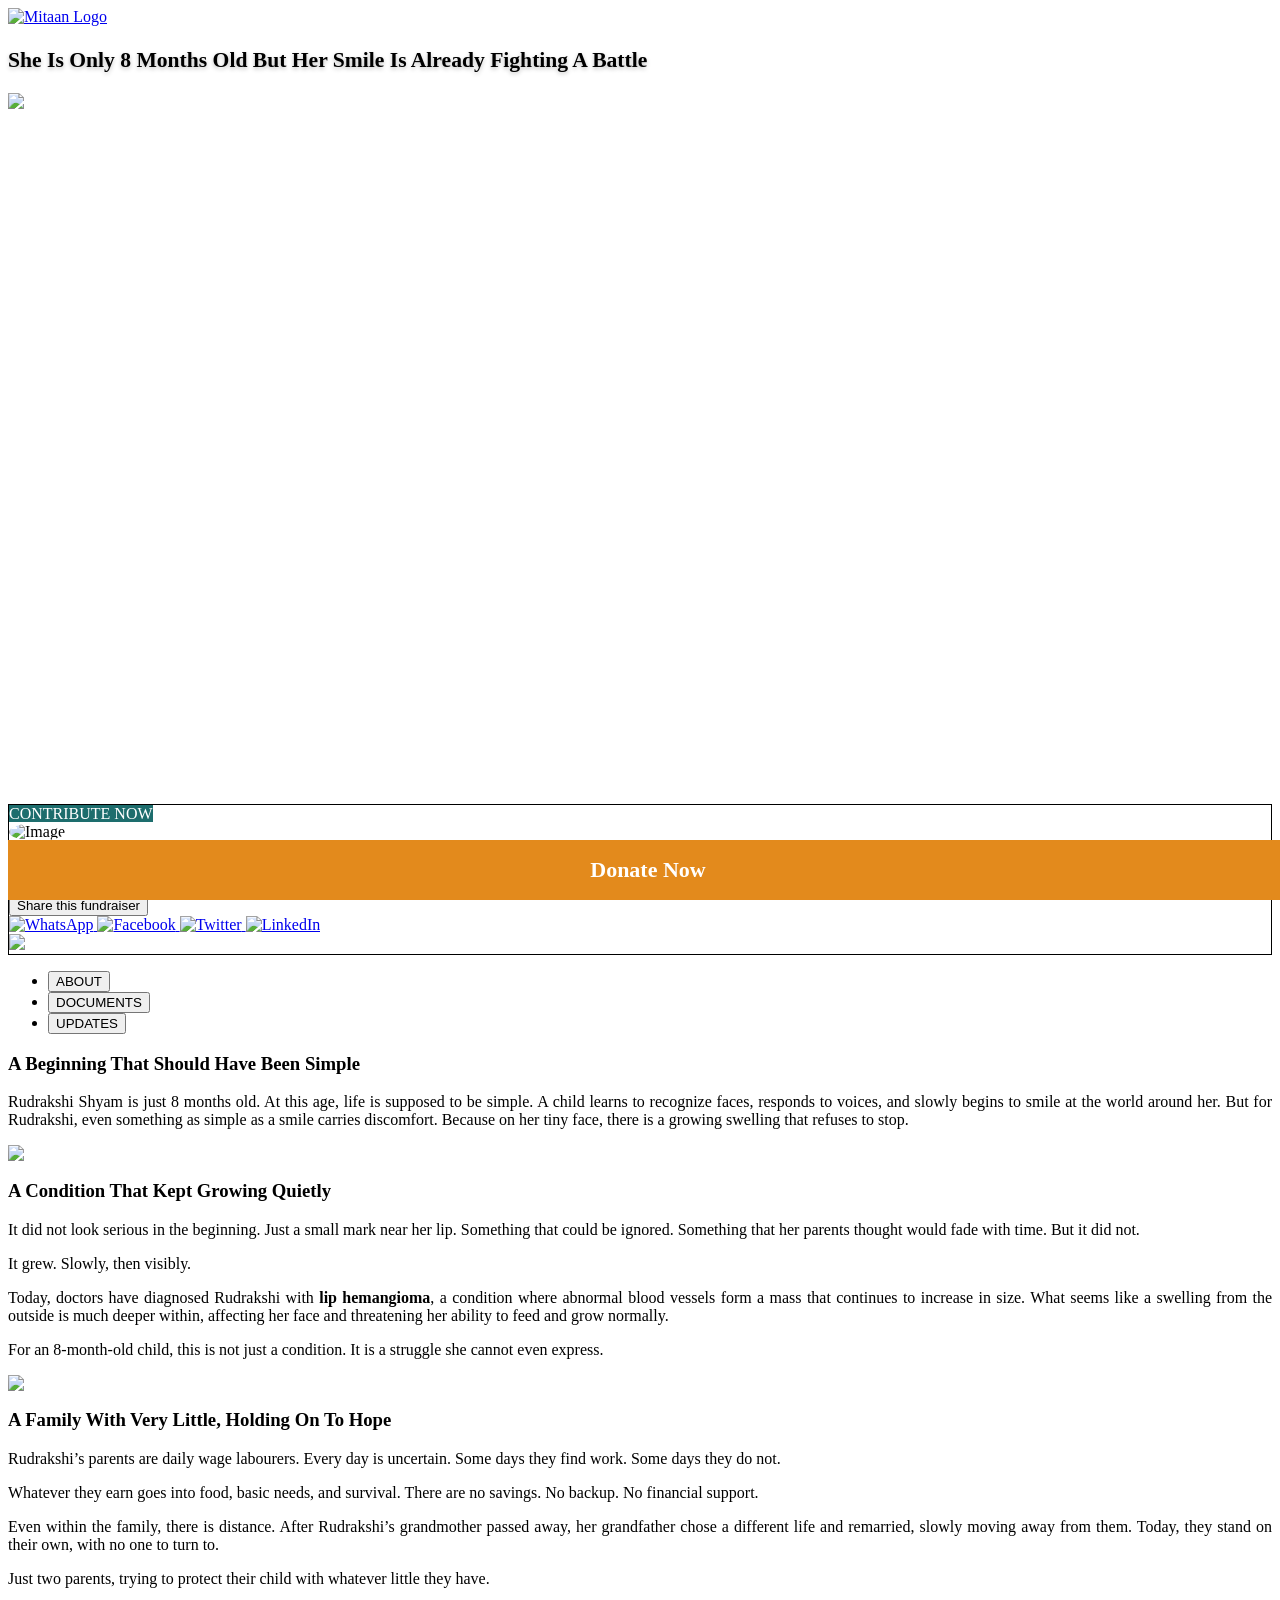
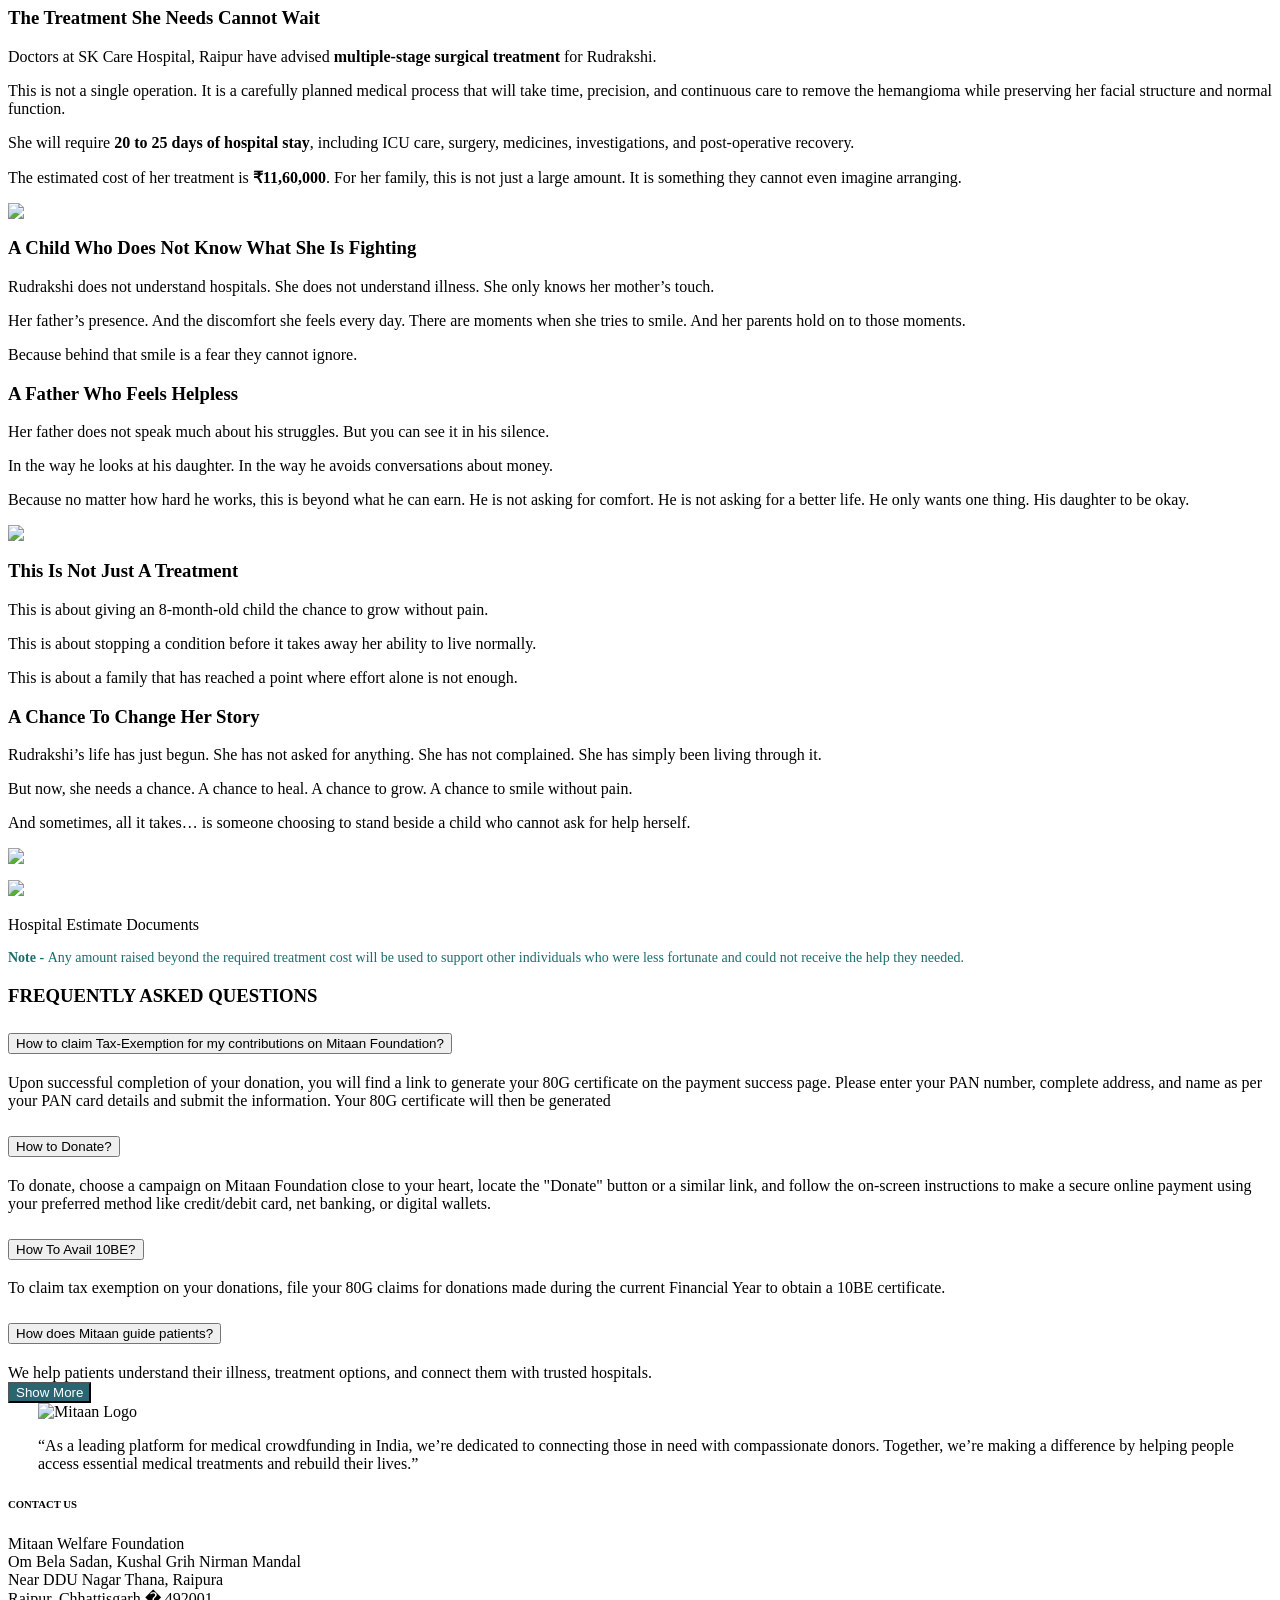
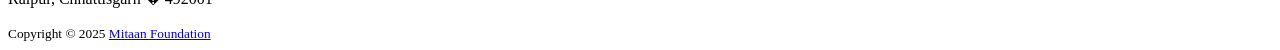
==== index.html @ e53641ed "Add files via upload" ====
<!DOCTYPE html>
<!-- saved from url=(0210)https://www.mitaan.org/donate-link/donate-rudrakshi?fbclid=IwVERDUARtZJVleHRuA2FlbQIxMABzcnRjBmFwcF9pZAwzNTA2ODU1MzE3MjgAAR7Uvw1sNlMbfRxT4y0MLKIgd65VPR0MNNdW7H2G9oPmUfW8CVXtsIfCvZ3OEQ_aem_DjWHU49zBBIzOq5bTFiiCw -->
<html lang="en"><head><meta http-equiv="Content-Type" content="text/html; charset=UTF-8">
 
  <meta content="width=device-width, initial-scale=1.0" name="viewport">
  <title>Rudrakshi Shyam - Mitaan Foundation</title>
<link rel="icon" href="https://mitaan.org/assets-web/img/logo/logos.ico" type="image/x-icon">

 <link rel="apple-touch-icon" sizes="180x180" href="https://mitaan.org/assets-web/img/logo/logos.ico">
  <link rel="icon" type="image/png" sizes="32x32" href="https://mitaan.org/assets-web/img/logo/logos.ico">

<!-- Google tag (gtag.js) -->
<script async="" src="./foundation_files/uwt.js.download"></script><script type="text/javascript" async="" src="./foundation_files/js"></script><script src="./foundation_files/1184749479661787" async=""></script><script async="" src="./foundation_files/fbevents.js.download"></script><script async="" src="./foundation_files/gtm.js.download"></script><script async="" src="./foundation_files/js(1)"></script>
<script>
  window.dataLayer = window.dataLayer || [];
  function gtag(){dataLayer.push(arguments);}
  gtag('js', new Date());

  gtag('config', 'AW-17482709114');
</script>

   <!-- Twitter Card -->
  <meta name="twitter:card" content="https://mitaan.org/assets-web/img/logo/logo.png">
   <meta name="twitter:title" content="She Is Only 8 Months Old But Her Smile Is Already Fighting A Battle">
<meta name="twitter:description" content="She Is Only 8 Months Old But Her Smile Is Already Fighting A Battle">
<meta name="twitter:image" content="https://mitaan.org/assets-web/img/logo/logo.png">
<meta name="twitter:site" content="@YourTwitterHandle">



  <!-- ✅ Bootstrap CSS CDN -->
  <link href="./foundation_files/bootstrap.min.css" rel="stylesheet">

  <!-- ✅ Custom CSS -->
  <link rel="stylesheet" href="./foundation_files/Style.css">
   
   <!--font awesome-->
  <link href="./foundation_files/all.min.css" rel="stylesheet">

   <!-- Meta Pixel Code -->
<script>

!function(f,b,e,v,n,t,s)
{if(f.fbq)return;n=f.fbq=function(){n.callMethod?
n.callMethod.apply(n,arguments):n.queue.push(arguments)};
if(!f._fbq)f._fbq=n;n.push=n;n.loaded=!0;n.version='2.0';
n.queue=[];t=b.createElement(e);t.async=!0;
t.src=v;s=b.getElementsByTagName(e)[0];
s.parentNode.insertBefore(t,s)}(window, document,'script',
'https://connect.facebook.net/en_US/fbevents.js');
fbq('init', '1184749479661787');
fbq('track', 'PageView');
</script><script type="text/javascript" async="" src="./foundation_files/f.txt"></script>


<noscript><img height="1" width="1" style="display:none"
src="https://www.facebook.com/tr?id=1184749479661787&ev=PageView&noscript=1"
/></noscript>
<!-- End Meta Pixel Code -->
 


<script type="text/javascript" async="" src="./foundation_files/f(1).txt"></script></head>

<body class="" style="">
<!-- Google Tag Manager (noscript) -->
<noscript><iframe src="https://www.googletagmanager.com/ns.html?id=GTM-WKH7K5LM"
height="0" width="0" style="display:none;visibility:hidden"></iframe></noscript>
<!-- End Google Tag Manager (noscript) -->

   <style>
     .donate-bar {
    position: fixed;
    bottom: 0;
    width: 100%;
    background-color: #E38A1C;
    padding: 3px 0;
    text-align: center;
    z-index: 9999;

  }

 .donate-text {
    display: block; /* Make it fill full width */
    width: 100%;
    height: 100%;
    color: #ffffff;
    font-size: 22px;
     padding: 14px 0;
    font-weight: bold;
    text-decoration: none;
    
    transition: background-color 0.3s ease;
  }
 

  @media (max-width: 600px) {
    .donate-text {
      font-size: 26 px;
  
    }
  }
  .card-title {
    color: #E3A36D;
  }
  .modal-body .card {
    border-radius: 10px;
  }

.responsive-img {
    width: 100%;
    height: auto;
    max-width: 600px; /* Optional: limit size on large desktops */
    display: block;
    margin: 0 auto; /* center the image */
}

.custom-description img {
    max-width: 100%;
    height: auto;
    display: block;
    margin: 1rem auto;
}
.custom-description p {
    text-align: justify;
}  


/* Responsive adjustments for small screens */
@media (max-width: 576px) {
  .nav-tabs .nav-link {
    padding: 8px 10px;
    font-size: 14px;
  }
}

.video-wrapper {
  position: relative;
  width: 100%;
  padding-bottom: 56.25%; /* 16:9 Aspect Ratio */
  height: 0;
  overflow: hidden;
}

.video-wrapper iframe {
  position: absolute;
  top: 0;
  left: 0;
  width: 100%;
  height: 100%;
}

</style>

 
 


  <!-- Transparent Navbar -->
  <nav class="navbar navbar-expand-md main-navbar px-4 py-2">
    <div class="container">
      <a class="navbar-brand" href="https://razorpay.me/@krishnacare">
        <img src="./foundation_files/logo.png" alt="Mitaan Logo" height="70">
      </a>
     
      <div class="collapse navbar-collapse justify-content-end" id="mainNavbar">
       
      </div>
    </div>
  </nav>


<!-- About Patience -->

<section class="container">
      <!-- Heading -->
      <div class="text-center  ">
      <h2 class="fw-bold">
        <span style="color: black; font-size: 0.9em;text-shadow: 0px 2px 4px rgba(0, 0, 0, 0.25);">
          She Is Only 8 Months Old But Her Smile Is Already Fighting A Battle
        </span>
      </h2>
      </div>
 
     <!-- Row: Carousel + Donation Box -->
    <!-- Row: Carousel + Donation Box -->
<div class="row justify-content-center align-items-start">
  
    <!-- Carousel Column -->
    <!-- Carousel Column -->
<div class="col-md-7 mb-4">
  <div class="card shadow rounded">
    <div id="mediaCarousel" class="carousel slide" data-bs-ride="carousel">
      <div class="carousel-inner">
        <div class="carousel-item active">
          <!-- YouTube video embed -->
         
<div class="video-wrapper">
 <img src="./foundation_files/r2.jpg" class="img2">
</div>        </div>
   
       
      </div>
     
    </div>

    <!-- Thumbnails -->
   
  </div>
</div>
    <!-- Donation Box Column -->
    <div class="col-md-5">
      <div class="card p-3 shadow rounded" style="border: 1px solid black;">
        <a href="https://razorpay.me/@krishnacare" class="btn fw-bold w-100 mb-3" style="background-color: #1d6d6d; color: white; text-decoration: none;">
          CONTRIBUTE NOW
        </a>
         <div class="d-flex align-items-center mb-3">
       
    <img class="profile-img" src="./foundation_files/69c811fab787d_r1.jpg" style="width:55px; height:55px; object-fit:cover; border-radius:50%; margin-right:10px;" alt="Image">
        <div>
          <strong>Donate to:</strong><br> Rudrakshi Shyam
        </div>
       <img src="./foundation_files/VERIFIED.png" alt="Verified" style="width:80px; height: 80px;; margin-left:auto;">
      </div>
         
      

<!-- ? Script to Switch Between Recent & Top Donors -->
<script>
function showDonorSection(type) {
  // Correctly target the donor list containers by their IDs
  const recentList = document.getElementById('recentDonorList');
  const topList = document.getElementById('topDonorList');
  
  if (type === 'recent') {
    recentList.style.display = 'flex'; // Use 'flex' since they are using 'row' (d-flex is common for rows)
    topList.style.display = 'none';
  } else if (type === 'top') {
    recentList.style.display = 'none';
    topList.style.display = 'flex'; // Use 'flex'
  }
}

// Ensure the functions attached to the buttons work
document.addEventListener('DOMContentLoaded', function() {
  const recentBtn = document.querySelector('[data-bs-target="#supportModal"][onclick="showDonorSection(\'recent\')"]');
  const topBtn = document.querySelector('[data-bs-target="#supportModal"][onclick="showDonorSection(\'top\')"]');

  if (recentBtn) {
      recentBtn.addEventListener('click', () => showDonorSection('recent'));
  }
  if (topBtn) {
      topBtn.addEventListener('click', () => showDonorSection('top'));
  }
  
  // Optional: Ensure recent donors are shown by default when the modal opens
  var supportModal = document.getElementById('supportModal')
  supportModal.addEventListener('show.bs.modal', function (event) {
    showDonorSection('recent');
  });
});

</script>

   
        <div class="share-wrapper position-relative">
          <button class="btn btn-outline-secondary w-100 mt-2" onclick="toggleShareOptions()">
            Share this fundraiser
          </button>
          <div id="shareOptions" class="share-options d-none">
            <a href="https://wa.me/?text=Support%20Rudrakshi+Shyam%20Donate%20Now%20via%20this%20link:%20https%3A%2F%2Fwww.mitaan.org%2Fdonate-link%2Fdonate-rudrakshi" target="_blank" title="WhatsApp">
              <img src="./foundation_files/whatsapp.svg" alt="WhatsApp">
            </a>
            <a href="https://www.facebook.com/sharer/sharer.php?u=https%3A%2F%2Fwww.mitaan.org%2Fdonate-link%2Fdonate-rudrakshi" target="_blank" title="Facebook">
              <img src="./foundation_files/facebook.svg" alt="Facebook">
            </a>
            <a href="https://twitter.com/intent/tweet?url=https%3A%2F%2Fwww.mitaan.org%2Fdonate-link%2Fdonate-rudrakshi" target="_blank" title="Twitter">
              <img src="./foundation_files/twitter.svg" alt="Twitter">
            </a>
           <a href="https://www.linkedin.com/sharing/share-offsite/?url=https%3A%2F%2Fwww.mitaan.org%2Fdonate-link%2Fdonate-rudrakshi" target="_blank" title="Share on LinkedIn">
              <img src="./foundation_files/linkedin.svg" alt="LinkedIn" width="24" height="24">
              </a>
           
            
          </div>
        </div>

      <img src="./foundation_files/QrCode.jpeg" width="60%" class="img3 mt-3" style="object-fit: cover;">
      </div>
    </div>

</div>

<!-- Tabs Section -->
<!-- Tabs Navigation -->
<ul class="nav nav-tabs custom-tab justify-content-center my-4" id="myTab" role="tablist">
  <li class="nav-item" role="presentation">
    <button class="nav-link" id="about-tab" data-bs-toggle="tab" data-bs-target="#about" type="button" role="tab" aria-selected="false" tabindex="-1">ABOUT</button>
  </li>
  <li class="nav-item" role="presentation">
    <button class="nav-link" id="documents-tab" data-bs-toggle="tab" data-bs-target="#documents" type="button" role="tab" aria-selected="false" tabindex="-1">DOCUMENTS</button>
  </li>
  <li class="nav-item" role="presentation">
    <button class="nav-link active" id="updates-tab" data-bs-toggle="tab" data-bs-target="#updates" type="button" role="tab" aria-selected="true">UPDATES</button>
  </li>
</ul>

<!-- Tabs Content -->
<div class="tab-content" id="myTabContent">
  <!-- ABOUT Section -->
  <div class="tab-pane fade custom-description" id="about" role="tabpanel" aria-labelledby="about-tab">
    <div class="p-1">
     <h3><strong>A Beginning That Should Have Been Simple</strong></h3>

<p>Rudrakshi Shyam is just 8 months old. At this age, life is supposed to be simple. A child learns to recognize faces, responds to voices, and slowly begins to smile at the world around her. But for Rudrakshi, even something as simple as a smile carries discomfort. Because on her tiny face, there is a growing swelling that refuses to stop.</p>

<p><img src="./foundation_files/r1.jpg" class="img2"></p>

<h3><strong>A Condition That Kept Growing Quietly</strong></h3>

<p>It did not look serious in the beginning. Just a small mark near her lip. Something that could be ignored. Something that her parents thought would fade with time. But it did not.</p>

<p>It grew. Slowly, then visibly.</p>

<p>Today, doctors have diagnosed Rudrakshi with <strong>lip hemangioma</strong>, a condition where abnormal blood vessels form a mass that continues to increase in size. What seems like a swelling from the outside is much deeper within, affecting her face and threatening her ability to feed and grow normally.</p>

<p>For an 8-month-old child, this is not just a condition. It is a struggle she cannot even express.</p>

<p><img src="./foundation_files/r4.jpg" class="img2"></p>

<h3><strong>A Family With Very Little, Holding On To Hope</strong></h3>

<p>Rudrakshi’s parents are daily wage labourers. Every day is uncertain. Some days they find work. Some days they do not.</p>

<p>Whatever they earn goes into food, basic needs, and survival. There are no savings. No backup. No financial support.</p>

<p>Even within the family, there is distance. After Rudrakshi’s grandmother passed away, her grandfather chose a different life and remarried, slowly moving away from them. Today, they stand on their own, with no one to turn to.</p>

<p>Just two parents, trying to protect their child with whatever little they have.</p>

<h3><strong>The Treatment She Needs Cannot Wait</strong></h3>

<p>Doctors at SK Care Hospital, Raipur have advised <strong>multiple-stage surgical treatment</strong> for Rudrakshi.</p>

<p>This is not a single operation. It is a carefully planned medical process that will take time, precision, and continuous care to remove the hemangioma while preserving her facial structure and normal function.</p>

<p>She will require <strong>20 to 25 days of hospital stay</strong>, including ICU care, surgery, medicines, investigations, and post-operative recovery.</p>

<p>The estimated cost of her treatment is <strong>₹11,60,000</strong>. For her family, this is not just a large amount. It is something they cannot even imagine arranging.</p>

<p><img src="./foundation_files/r2.jpg" class="img2"></p>

<h3><strong>A Child Who Does Not Know What She Is Fighting</strong></h3>

<p>Rudrakshi does not understand hospitals. She does not understand illness. She only knows her mother’s touch.</p>

<p>Her father’s presence. And the discomfort she feels every day. There are moments when she tries to smile. And her parents hold on to those moments.</p>

<p>Because behind that smile is a fear they cannot ignore.</p>

<h3><strong>A Father Who Feels Helpless</strong></h3>

<p>Her father does not speak much about his struggles. But you can see it in his silence.</p>

<p>In the way he looks at his daughter. In the way he avoids conversations about money.</p>

<p>Because no matter how hard he works, this is beyond what he can earn. He is not asking for comfort. He is not asking for a better life. He only wants one thing. His daughter to be okay.</p>

<p><img src="./foundation_files/r3.jpg" class="img2"></p>

<h3><strong>This Is Not Just A Treatment</strong></h3>

<p>This is about giving an 8-month-old child the chance to grow without pain.</p>

<p>This is about stopping a condition before it takes away her ability to live normally.</p>

<p>This is about a family that has reached a point where effort alone is not enough.</p>

<h3><strong>A Chance To Change Her Story</strong></h3>

<p>Rudrakshi’s life has just begun. She has not asked for anything. She has not complained. She has simply been living through it.</p>

<p>But now, she needs a chance. A chance to heal. A chance to grow. A chance to smile without pain.</p>

<p>And sometimes, all it takes… is someone choosing to stand beside a child who cannot ask for help herself.</p>

<p><img src="./foundation_files/rhdoc.jpeg" class="img2"></p>
    </div>
   
  </div>

  <!-- DOCUMENTS Section -->
  <div class="tab-pane fade" id="documents" role="tabpanel" aria-labelledby="documents-tab">
  <div class="p-3 text-center">
    
                  <img src="./foundation_files/69c811fab77f5_rhdoc.jpeg" width="100%" class="img3 mb-3" style="object-fit: cover;">
          
    <p class="mt-2 text-muted">Hospital Estimate Documents</p>
  </div>
</div>
  <!-- UPDATES Section -->
  <div class="tab-pane fade active show" id="updates" role="tabpanel" aria-labelledby="updates-tab">
  
  </div>
</div>
<p class="mb-3 ms-lg-5" style="font-size:14px; color:#1d6d6d; margin-bottom:0px; "> <b>Note - </b>   Any amount raised beyond the required treatment cost will be used to support other individuals who were less fortunate and could not receive the help they needed.</p>



<!--FAQ Section-->
<div class="container">
  <h3 class="text-center mb-4 fw-bold">FREQUENTLY ASKED QUESTIONS</h3>

  <div class="accordion" id="faqAccordion">

    <!-- First 4 visible FAQs -->
    <div class="accordion-item">
      <h2 class="accordion-header">
        <button class="accordion-button collapsed" type="button" data-bs-toggle="collapse" data-bs-target="#faq9">
          How to claim Tax-Exemption for my contributions on Mitaan Foundation?
        </button>
      </h2>
      <div id="faq9" class="accordion-collapse collapse">
        <div class="accordion-body">
          Upon successful completion of your donation, you will find a link to generate your 80G certificate on the payment success page. Please enter your PAN number, complete address, and name as per your PAN card details and submit the information. Your 80G certificate will then be generated        </div>
      </div>
    </div>

    <div class="accordion-item">
      <h2 class="accordion-header">
        <button class="accordion-button collapsed" type="button" data-bs-toggle="collapse" data-bs-target="#faq11">
          How to Donate?
        </button>
      </h2>
      <div id="faq11" class="accordion-collapse collapse">
        <div class="accordion-body">
         To donate, choose a campaign on Mitaan Foundation close to your heart, locate the "Donate" button or a similar link, and follow the on-screen instructions to make a secure online payment using your preferred method like credit/debit card, net banking, or digital wallets.        </div>
      </div>
    </div>

    <div class="accordion-item">
      <h2 class="accordion-header">
        <button class="accordion-button collapsed" type="button" data-bs-toggle="collapse" data-bs-target="#faq12">
          How To Avail 10BE?
        </button>
      </h2>
      <div id="faq12" class="accordion-collapse collapse">
        <div class="accordion-body">
          To claim tax exemption on your donations, file your 80G claims for donations made during the current Financial Year to obtain a 10BE certificate.        </div>
      </div>
    </div>

    <div class="accordion-item">
      <h2 class="accordion-header">
        <button class="accordion-button collapsed" type="button" data-bs-toggle="collapse" data-bs-target="#faq6">
          How does Mitaan guide patients?
        </button>
      </h2>
      <div id="faq6" class="accordion-collapse collapse">
        <div class="accordion-body">
         We help patients understand their illness, treatment options, and connect them with trusted hospitals.        </div>
      </div>
    </div>

    <!-- Hidden FAQs (wrapped in div) -->
    <div id="moreFaqs" style="display: none;">
      
            <div class="accordion-item">
        <h2 class="accordion-header">
          <button class="accordion-button collapsed" type="button" data-bs-toggle="collapse" data-bs-target="#faq3">
            Do you assist before treatment begins?
          </button>
        </h2>
        <div id="faq3" class="accordion-collapse collapse">
          <div class="accordion-body">
            Yes, we support diagnostic tests, appointments, travel, and even accommodation in urgent cases.
          </div>
        </div>
      </div>
            <div class="accordion-item">
        <h2 class="accordion-header">
          <button class="accordion-button collapsed" type="button" data-bs-toggle="collapse" data-bs-target="#faq13">
            What kind of support is given during hospital treatment?
          </button>
        </h2>
        <div id="faq13" class="accordion-collapse collapse">
          <div class="accordion-body">
            Our team coordinates with hospitals for smooth admission, documentation, and ensures ethical care.
          </div>
        </div>
      </div>
            <div class="accordion-item">
        <h2 class="accordion-header">
          <button class="accordion-button collapsed" type="button" data-bs-toggle="collapse" data-bs-target="#faq4">
            Is there any help after treatment?
          </button>
        </h2>
        <div id="faq4" class="accordion-collapse collapse">
          <div class="accordion-body">
            We track recovery, assist with medicines, and follow-up appointments.
          </div>
        </div>
      </div>
            <div class="accordion-item">
        <h2 class="accordion-header">
          <button class="accordion-button collapsed" type="button" data-bs-toggle="collapse" data-bs-target="#faq1">
            Do you conduct health awareness activities?
          </button>
        </h2>
        <div id="faq1" class="accordion-collapse collapse">
          <div class="accordion-body">
            Yes, we run free medical camps and educate rural communities on hygiene and disease prevention.
          </div>
        </div>
      </div>
            <div class="accordion-item">
        <h2 class="accordion-header">
          <button class="accordion-button collapsed" type="button" data-bs-toggle="collapse" data-bs-target="#faq2">
            How do you ensure patient cases are genuine?
          </button>
        </h2>
        <div id="faq2" class="accordion-collapse collapse">
          <div class="accordion-body">
            Every case is thoroughly verified by our field team. Physically verified campaigns carry a �Mitaan Verified� badge on the top-right corner of the campaign to ensure transparency and trust. Treatment updates are regularly shared with donors.

          </div>
        </div>
      </div>
            <div class="accordion-item">
        <h2 class="accordion-header">
          <button class="accordion-button collapsed" type="button" data-bs-toggle="collapse" data-bs-target="#faq7">
            Is there on-ground help available for patients?
          </button>
        </h2>
        <div id="faq7" class="accordion-collapse collapse">
          <div class="accordion-body">
            Yes, our volunteers support with logistics, language, and paperwork, especially in rural areas.
          </div>
        </div>
      </div>
            <div class="accordion-item">
        <h2 class="accordion-header">
          <button class="accordion-button collapsed" type="button" data-bs-toggle="collapse" data-bs-target="#faq5">
            Can donors visit patients?
          </button>
        </h2>
        <div id="faq5" class="accordion-collapse collapse">
          <div class="accordion-body">
            To ensure the safety, privacy, and dignity of patients�especially those from vulnerable communities�we do not allow unsupervised visits. However, you may meet the patient during treatment or surgery in a secure, supervised environment
          </div>
        </div>
      </div>
            <div class="accordion-item">
        <h2 class="accordion-header">
          <button class="accordion-button collapsed" type="button" data-bs-toggle="collapse" data-bs-target="#faq8">
            Are patients charged for awareness or campaign videos?
          </button>
        </h2>
        <div id="faq8" class="accordion-collapse collapse">
          <div class="accordion-body">
            No. Patients are never charged for awareness videos or fundraising efforts. Mitaan is a member-funded organisation, and all campaign support is provided free of cost.
          </div>
        </div>
      </div>
          </div>

    <!-- Show More/Less Button -->
    <div class="text-center m-3">
       <button class="btn" id="toggleFaqBtn" onclick="toggleFaqs()" style="background-color: #2a6571; color: white;">
    Show More
  </button>    </div>

  </div>
</div>

<!-- Script -->
<script>
  function toggleFaqs() {
    const moreFaqs = document.getElementById('moreFaqs');
    const toggleBtn = document.getElementById('toggleFaqBtn');

    if (moreFaqs.style.display === 'none') {
      moreFaqs.style.display = 'block';
      toggleBtn.innerText = 'Show Less';
    } else {
      moreFaqs.style.display = 'none';
      toggleBtn.innerText = 'Show More';
    }
  }
</script>
<!-- Modal -->
<div class="modal fade" id="supportModal" tabindex="-1" aria-labelledby="supportModalLabel" aria-hidden="true" style="display: none;">
  <div class="modal-dialog modal-xl modal-dialog-scrollable">
    <div class="modal-content">
      <div class="modal-header">
        <h2 class="modal-title fs-5" id="supportModalLabel">
          Donors For - Rudrakshi Shyam
        </h2>
        <button type="button" class="btn-close" data-bs-dismiss="modal" aria-label="Close"></button>
      </div>

      <div class="modal-body">
        <!-- Toggle Buttons -->
      
        <!-- Recent Donors Section -->
        <div id="recentDonorList" class="row" style="display: none;">
                    <div class="col-lg-4 mb-4">
            <div class="card shadow-sm h-100 border-0">
              <div class="card-body">
                <div class="row">
                  <div class="col-12 mb-2">
                    <h5 class="card-title mb-1">
                                              Rohit
                                          </h5>
                    <p class="text-muted small">
                      10 May 2026, 06:59 PM
                    </p>
                  </div>
                  <div class="col-12">
                    <h6 class="mb-1">Amount Donated</h6>
                    <p class="fw-bold text-success">₹500.00</p>
                  </div>
                </div>
              </div>
            </div>
          </div>
                    <div class="col-lg-4 mb-4">
            <div class="card shadow-sm h-100 border-0">
              <div class="card-body">
                <div class="row">
                  <div class="col-12 mb-2">
                    <h5 class="card-title mb-1">
                                              Dharma A
                                          </h5>
                    <p class="text-muted small">
                      10 May 2026, 06:56 PM
                    </p>
                  </div>
                  <div class="col-12">
                    <h6 class="mb-1">Amount Donated</h6>
                    <p class="fw-bold text-success">₹500.00</p>
                  </div>
                </div>
              </div>
            </div>
          </div>
                    <div class="col-lg-4 mb-4">
            <div class="card shadow-sm h-100 border-0">
              <div class="card-body">
                <div class="row">
                  <div class="col-12 mb-2">
                    <h5 class="card-title mb-1">
                                              Shivani Bhadoriya
                                          </h5>
                    <p class="text-muted small">
                      10 May 2026, 06:52 PM
                    </p>
                  </div>
                  <div class="col-12">
                    <h6 class="mb-1">Amount Donated</h6>
                    <p class="fw-bold text-success">₹500.00</p>
                  </div>
                </div>
              </div>
            </div>
          </div>
                    <div class="col-lg-4 mb-4">
            <div class="card shadow-sm h-100 border-0">
              <div class="card-body">
                <div class="row">
                  <div class="col-12 mb-2">
                    <h5 class="card-title mb-1">
                                              Faridha
                                          </h5>
                    <p class="text-muted small">
                      10 May 2026, 06:19 PM
                    </p>
                  </div>
                  <div class="col-12">
                    <h6 class="mb-1">Amount Donated</h6>
                    <p class="fw-bold text-success">₹500.00</p>
                  </div>
                </div>
              </div>
            </div>
          </div>
                    <div class="col-lg-4 mb-4">
            <div class="card shadow-sm h-100 border-0">
              <div class="card-body">
                <div class="row">
                  <div class="col-12 mb-2">
                    <h5 class="card-title mb-1">
                                              Ajayaf Ansari
                                          </h5>
                    <p class="text-muted small">
                      10 May 2026, 06:00 PM
                    </p>
                  </div>
                  <div class="col-12">
                    <h6 class="mb-1">Amount Donated</h6>
                    <p class="fw-bold text-success">₹350.00</p>
                  </div>
                </div>
              </div>
            </div>
          </div>
                    <div class="col-lg-4 mb-4">
            <div class="card shadow-sm h-100 border-0">
              <div class="card-body">
                <div class="row">
                  <div class="col-12 mb-2">
                    <h5 class="card-title mb-1">
                                              Sujit kumar
                                          </h5>
                    <p class="text-muted small">
                      10 May 2026, 05:45 PM
                    </p>
                  </div>
                  <div class="col-12">
                    <h6 class="mb-1">Amount Donated</h6>
                    <p class="fw-bold text-success">₹500.00</p>
                  </div>
                </div>
              </div>
            </div>
          </div>
                    <div class="col-lg-4 mb-4">
            <div class="card shadow-sm h-100 border-0">
              <div class="card-body">
                <div class="row">
                  <div class="col-12 mb-2">
                    <h5 class="card-title mb-1">
                                              RAMESH Dabbiru
                                          </h5>
                    <p class="text-muted small">
                      10 May 2026, 05:37 PM
                    </p>
                  </div>
                  <div class="col-12">
                    <h6 class="mb-1">Amount Donated</h6>
                    <p class="fw-bold text-success">₹500.00</p>
                  </div>
                </div>
              </div>
            </div>
          </div>
                    <div class="col-lg-4 mb-4">
            <div class="card shadow-sm h-100 border-0">
              <div class="card-body">
                <div class="row">
                  <div class="col-12 mb-2">
                    <h5 class="card-title mb-1">
                                              Anil Kshirsagar
                                          </h5>
                    <p class="text-muted small">
                      10 May 2026, 05:04 PM
                    </p>
                  </div>
                  <div class="col-12">
                    <h6 class="mb-1">Amount Donated</h6>
                    <p class="fw-bold text-success">₹1000.00</p>
                  </div>
                </div>
              </div>
            </div>
          </div>
                    <div class="col-lg-4 mb-4">
            <div class="card shadow-sm h-100 border-0">
              <div class="card-body">
                <div class="row">
                  <div class="col-12 mb-2">
                    <h5 class="card-title mb-1">
                                              Shashikant Bobade
                                          </h5>
                    <p class="text-muted small">
                      10 May 2026, 04:56 PM
                    </p>
                  </div>
                  <div class="col-12">
                    <h6 class="mb-1">Amount Donated</h6>
                    <p class="fw-bold text-success">₹500.00</p>
                  </div>
                </div>
              </div>
            </div>
          </div>
                    <div class="col-lg-4 mb-4">
            <div class="card shadow-sm h-100 border-0">
              <div class="card-body">
                <div class="row">
                  <div class="col-12 mb-2">
                    <h5 class="card-title mb-1">
                                              Suma K
                                          </h5>
                    <p class="text-muted small">
                      10 May 2026, 04:56 PM
                    </p>
                  </div>
                  <div class="col-12">
                    <h6 class="mb-1">Amount Donated</h6>
                    <p class="fw-bold text-success">₹350.00</p>
                  </div>
                </div>
              </div>
            </div>
          </div>
                  </div>

        <!-- Top Donors Section -->
        <div id="topDonorList" class="row" style="display: flex;">
                    <div class="col-lg-4 mb-4">
            <div class="card shadow-sm h-100 border-0">
              <div class="card-body">
                <div class="row">
                  <div class="col-12 mb-2">
                    <h5 class="card-title mb-1">
                                              Kunal Bajaj
                                          </h5>
                    <p class="text-muted small">
                      11 Apr 2026, 06:04 PM
                    </p>
                  </div>
                  <div class="col-12">
                    <h6 class="mb-1">Amount Donated</h6>
                    <p class="fw-bold text-success">₹50000.00</p>
                  </div>
                </div>
              </div>
            </div>
          </div>
                    <div class="col-lg-4 mb-4">
            <div class="card shadow-sm h-100 border-0">
              <div class="card-body">
                <div class="row">
                  <div class="col-12 mb-2">
                    <h5 class="card-title mb-1">
                                              Tyrone Wemyss
                                          </h5>
                    <p class="text-muted small">
                      11 Apr 2026, 07:11 AM
                    </p>
                  </div>
                  <div class="col-12">
                    <h6 class="mb-1">Amount Donated</h6>
                    <p class="fw-bold text-success">₹12000.00</p>
                  </div>
                </div>
              </div>
            </div>
          </div>
                    <div class="col-lg-4 mb-4">
            <div class="card shadow-sm h-100 border-0">
              <div class="card-body">
                <div class="row">
                  <div class="col-12 mb-2">
                    <h5 class="card-title mb-1">
                                              Subham Das
                                          </h5>
                    <p class="text-muted small">
                      31 Mar 2026, 06:54 PM
                    </p>
                  </div>
                  <div class="col-12">
                    <h6 class="mb-1">Amount Donated</h6>
                    <p class="fw-bold text-success">₹11000.00</p>
                  </div>
                </div>
              </div>
            </div>
          </div>
                    <div class="col-lg-4 mb-4">
            <div class="card shadow-sm h-100 border-0">
              <div class="card-body">
                <div class="row">
                  <div class="col-12 mb-2">
                    <h5 class="card-title mb-1">
                                              Prince
                                          </h5>
                    <p class="text-muted small">
                      14 Apr 2026, 09:43 PM
                    </p>
                  </div>
                  <div class="col-12">
                    <h6 class="mb-1">Amount Donated</h6>
                    <p class="fw-bold text-success">₹10000.00</p>
                  </div>
                </div>
              </div>
            </div>
          </div>
                    <div class="col-lg-4 mb-4">
            <div class="card shadow-sm h-100 border-0">
              <div class="card-body">
                <div class="row">
                  <div class="col-12 mb-2">
                    <h5 class="card-title mb-1">
                                              trinadh jada
                                          </h5>
                    <p class="text-muted small">
                      14 Apr 2026, 09:30 AM
                    </p>
                  </div>
                  <div class="col-12">
                    <h6 class="mb-1">Amount Donated</h6>
                    <p class="fw-bold text-success">₹10000.00</p>
                  </div>
                </div>
              </div>
            </div>
          </div>
                    <div class="col-lg-4 mb-4">
            <div class="card shadow-sm h-100 border-0">
              <div class="card-body">
                <div class="row">
                  <div class="col-12 mb-2">
                    <h5 class="card-title mb-1">
                                              Surendran
                                          </h5>
                    <p class="text-muted small">
                      03 Apr 2026, 10:25 PM
                    </p>
                  </div>
                  <div class="col-12">
                    <h6 class="mb-1">Amount Donated</h6>
                    <p class="fw-bold text-success">₹10000.00</p>
                  </div>
                </div>
              </div>
            </div>
          </div>
                    <div class="col-lg-4 mb-4">
            <div class="card shadow-sm h-100 border-0">
              <div class="card-body">
                <div class="row">
                  <div class="col-12 mb-2">
                    <h5 class="card-title mb-1">
                                              Abhigyan
                                          </h5>
                    <p class="text-muted small">
                      31 Mar 2026, 02:54 AM
                    </p>
                  </div>
                  <div class="col-12">
                    <h6 class="mb-1">Amount Donated</h6>
                    <p class="fw-bold text-success">₹10000.00</p>
                  </div>
                </div>
              </div>
            </div>
          </div>
                    <div class="col-lg-4 mb-4">
            <div class="card shadow-sm h-100 border-0">
              <div class="card-body">
                <div class="row">
                  <div class="col-12 mb-2">
                    <h5 class="card-title mb-1">
                                              Marzy F Parakh
                                          </h5>
                    <p class="text-muted small">
                      01 Apr 2026, 10:40 AM
                    </p>
                  </div>
                  <div class="col-12">
                    <h6 class="mb-1">Amount Donated</h6>
                    <p class="fw-bold text-success">₹7000.00</p>
                  </div>
                </div>
              </div>
            </div>
          </div>
                    <div class="col-lg-4 mb-4">
            <div class="card shadow-sm h-100 border-0">
              <div class="card-body">
                <div class="row">
                  <div class="col-12 mb-2">
                    <h5 class="card-title mb-1">
                                              Ankur Bansal
                                          </h5>
                    <p class="text-muted small">
                      02 Apr 2026, 04:33 PM
                    </p>
                  </div>
                  <div class="col-12">
                    <h6 class="mb-1">Amount Donated</h6>
                    <p class="fw-bold text-success">₹5100.00</p>
                  </div>
                </div>
              </div>
            </div>
          </div>
                    <div class="col-lg-4 mb-4">
            <div class="card shadow-sm h-100 border-0">
              <div class="card-body">
                <div class="row">
                  <div class="col-12 mb-2">
                    <h5 class="card-title mb-1">
                                              Prasanna kumar
                                          </h5>
                    <p class="text-muted small">
                      03 May 2026, 09:57 PM
                    </p>
                  </div>
                  <div class="col-12">
                    <h6 class="mb-1">Amount Donated</h6>
                    <p class="fw-bold text-success">₹5000.00</p>
                  </div>
                </div>
              </div>
            </div>
          </div>
                    <div class="col-lg-4 mb-4">
            <div class="card shadow-sm h-100 border-0">
              <div class="card-body">
                <div class="row">
                  <div class="col-12 mb-2">
                    <h5 class="card-title mb-1">
                                              Salsabeel Amin Kabli
                                          </h5>
                    <p class="text-muted small">
                      17 Apr 2026, 08:54 PM
                    </p>
                  </div>
                  <div class="col-12">
                    <h6 class="mb-1">Amount Donated</h6>
                    <p class="fw-bold text-success">₹5000.00</p>
                  </div>
                </div>
              </div>
            </div>
          </div>
                    <div class="col-lg-4 mb-4">
            <div class="card shadow-sm h-100 border-0">
              <div class="card-body">
                <div class="row">
                  <div class="col-12 mb-2">
                    <h5 class="card-title mb-1">
                                              Nil
                                          </h5>
                    <p class="text-muted small">
                      14 Apr 2026, 10:26 PM
                    </p>
                  </div>
                  <div class="col-12">
                    <h6 class="mb-1">Amount Donated</h6>
                    <p class="fw-bold text-success">₹5000.00</p>
                  </div>
                </div>
              </div>
            </div>
          </div>
                    <div class="col-lg-4 mb-4">
            <div class="card shadow-sm h-100 border-0">
              <div class="card-body">
                <div class="row">
                  <div class="col-12 mb-2">
                    <h5 class="card-title mb-1">
                                              Anchu
                                          </h5>
                    <p class="text-muted small">
                      12 Apr 2026, 02:39 PM
                    </p>
                  </div>
                  <div class="col-12">
                    <h6 class="mb-1">Amount Donated</h6>
                    <p class="fw-bold text-success">₹5000.00</p>
                  </div>
                </div>
              </div>
            </div>
          </div>
                    <div class="col-lg-4 mb-4">
            <div class="card shadow-sm h-100 border-0">
              <div class="card-body">
                <div class="row">
                  <div class="col-12 mb-2">
                    <h5 class="card-title mb-1">
                                              Jayesh mehta
                                          </h5>
                    <p class="text-muted small">
                      10 Apr 2026, 05:45 PM
                    </p>
                  </div>
                  <div class="col-12">
                    <h6 class="mb-1">Amount Donated</h6>
                    <p class="fw-bold text-success">₹5000.00</p>
                  </div>
                </div>
              </div>
            </div>
          </div>
                    <div class="col-lg-4 mb-4">
            <div class="card shadow-sm h-100 border-0">
              <div class="card-body">
                <div class="row">
                  <div class="col-12 mb-2">
                    <h5 class="card-title mb-1">
                                              Ashwani Kumar
                                          </h5>
                    <p class="text-muted small">
                      08 Apr 2026, 11:30 PM
                    </p>
                  </div>
                  <div class="col-12">
                    <h6 class="mb-1">Amount Donated</h6>
                    <p class="fw-bold text-success">₹5000.00</p>
                  </div>
                </div>
              </div>
            </div>
          </div>
                  </div>
    </div>
  </div>
</div>
</div></section>






<!--Footer-->
<footer>
<div id="footer" class="footer-main w-100 px-4 py-5">
    <div class="container-fluid">
      <div class="row">
        <!-- Logo and About -->
        <div class="col-md-4 mb-4" style="padding-left:30px ;">
          <img src="./foundation_files/logo.png" alt="Mitaan Logo" style="height: 60px;">
          <p class="mt-3 small">
            “As a leading platform for medical crowdfunding in India, we’re dedicated to connecting those in need with compassionate donors. Together, we’re making a difference by helping people access essential medical treatments and rebuild their lives.”
          </p>
          <div class="social-icons d-flex gap-3 mt-4">
            <a href="https://www.instagram.com/mitaanfoundation?igsh=MTQ5M3F6NmNqbG1xeA%3D%3D" target="_blank"><i class="fab fa-instagram fa-lg"></i></a>
            <a href="https://www.linkedin.com/company/mitaan-foundation/" target="_blank"><i class="fab fa-linkedin-in fa-lg"></i></a>
            <a href="https://x.com/Mitaanorg?t=wpIp5jr1GSjeMtOh6mLUnA" target="_blank" class="twitter"><i class="fab fa-twitter fa-lg"></i></a>
            <a href="https://www.youtube.com/@mitaanfoundation" target="_blank"><i class="fab fa-youtube fa-lg"></i></a>
            <a href="https://www.facebook.com/mitaan.org/?rdid=wvKQGlDvA9hR51Md" target="_blank"><i class="fab fa-facebook-f fa-lg"></i></a>
          </div>
        </div>

        <!-- Learn -->
        <div class="col-md-2 mb-4">
          <h6 class="fw-bold" hidden="">LEARN</h6>
          <ul class="list-unstyled small" hidden="">
            <li><a href="https://www.mitaan.org/explore-campaign">How It Work</a></li>
            <li><a href="https://www.mitaan.org/contact-us">FAQ</a></li>
            <li><a href="https://www.mitaan.org/contact-us">Helpdesk</a></li>
            <li><a href="https://www.mitaan.org/about-us">Community</a></li>
          </ul>
        </div>

        <!-- Discover -->
        <div class="col-md-3 mb-4">
          <h6 class="fw-bold" hidden="">DISCOVER</h6>
          <ul class="list-unstyled small" hidden="">
            <li><a href="https://www.mitaan.org/about-us">About Us</a></li>
            <li><a href="https://www.mitaan.org/explore-campaign">Explore Campaigns</a></li>
            <li><a href="https://www.mitaan.org/explore-campaign">New Campaigns</a></li>
            <li><a href="https://www.mitaan.org/jeevanday">Jeevandayini</a></li>
            <li><a href="https://www.mitaan.org/success-stories">Success Stories</a></li>
          </ul>
        </div>

        <!-- Contact -->
        <div class="col-md-3 mb-4">
          <h6 class="fw-bold">CONTACT US</h6>
          <p class="small mb-2">
            <i class="fas fa-map-marker-alt me-2 text-teal"></i>
            Mitaan Welfare Foundation <br>
            Om Bela Sadan, Kushal Grih Nirman Mandal<br>
Near DDU Nagar Thana, Raipura <br>
Raipur, Chhattisgarh � 492001 <br>
          </p>
        </div>
      </div>
    </div>
  </div>

  <!-- Bottom -->
  <div class="footer-bottom text-white text-center py-3">
    <small>Copyright © 2025 
      <a href="https://mitaan.org/" class="text-white fw-bold text-decoration-underline">Mitaan Foundation</a>
    </small>
  </div>

</footer>
  <div class="donate-bar">
    <a href="https://razorpay.me/@krishnacare" class="donate-text " style="width: 100%; height:100%; color:#ffffff; font-weight:bold; ">Donate Now</a>
  </div>
  
  
  
  <!-- Bootstrap JS -->
   <script src="./foundation_files/jquery-3.6.0.min.js.download"></script>
  <script src="./foundation_files/bootstrap.bundle.min.js.download"></script>
  
    <script src="./foundation_files/Style.js.download"></script>
   
  <script>
  // Select all FAQ questions
  const faqQuestions = document.querySelectorAll('.faq-question');

  // Add click event listeners to all FAQ questions
  faqQuestions.forEach((question) => {
    question.addEventListener('click', () => {
      // Toggle the 'active' class on the question
      question.classList.toggle('active');

      // Find the corresponding answer (the next sibling)
      const answer = question.nextElementSibling;

      // Check if the answer is currently visible
      if (answer.style.display === 'block') {
        // If visible, hide it
        answer.style.display = 'none';
      } else {
        // If not visible, show it
        answer.style.display = 'block';
      }
    });
  });
  window.onload = function() {
    // Get the current URL
    const currentUrl = window.location.href;

    // Extract the part of the URL starting from '?'
    const queryString = currentUrl.split('?')[1];

    // Set the extracted query string to the input field
    if (queryString) {
        document.getElementById('url-input').value = '?' + queryString;
    } else {
        document.getElementById('url-input').value = ''; // If no query string is found
    }
};
</script>
<script>
  $(document).ready(function () {
    let offset = 15;
    let limit = 15;
    let id = "donate-rudrakshi";

    $("#loadMore").click(function () {
      $.ajax({
        url: "https://www.mitaan.org/get-donors",
        type: "GET",
        data: { offset: offset, id: id },
        success: function (response) {
          console.log(response);
          if (response.length === 0) {
            $("#loadMore").hide();
            return;
          }

          response.forEach((donar) => {
            let name =
              donar.type === "Anonymous"
                ? "Anonymous"
                : donar.type == 0 || donar.type == null
                ? donar.name
                : donar.name;

            let donorHtml = `
              <div class="col-lg-4 mb-4 donor-item">
                <div class="card shadow-sm h-100 border-0">
                  <div class="card-body">
                    <div class="d-flex justify-content-between align-items-center mb-2">
                      <h5 class="card-title mb-0">${name}</h5>
                      <small class="text-muted">${donar.created_at}</small>
                    </div>
                    <hr>
                    <p class="mb-1 fw-semibold text-secondary">Amount Donated</p>
                    <h5 class="fw-bold text-success">&#8377;${donar.amount}</h5>
                  </div>
                </div>
              </div>
            `;

            $("#donorList").append(donorHtml);
          });

          offset += limit;
        },
      });
    });
  });
</script>


  
  
  
  



<script type="text/javascript" id="" charset="">!function(d,e,f,a,b,c){d.twq||(a=d.twq=function(){a.exe?a.exe.apply(a,arguments):a.queue.push(arguments)},a.version="1.1",a.queue=[],b=e.createElement(f),b.async=!0,b.src="https://static.ads-twitter.com/uwt.js",c=e.getElementsByTagName(f)[0],c.parentNode.insertBefore(b,c))}(window,document,"script");twq("init","p8fy0");twq("track","PageView");</script><img src="./foundation_files/adsct" height="1" width="1" fetchpriority="high" style="display: none;"><img src="./foundation_files/adsct(1)" height="1" width="1" fetchpriority="high" style="display: none;"><img src="./foundation_files/adsct(2)" height="1" width="1" fetchpriority="high" style="display: none;"><img src="./foundation_files/adsct(3)" height="1" width="1" fetchpriority="high" style="display: none;"><img src="./foundation_files/adsct(4)" height="1" width="1" fetchpriority="high" style="display: none;"><img src="./foundation_files/adsct(5)" height="1" width="1" fetchpriority="high" style="display: none;"><img src="./foundation_files/adsct(6)" height="1" width="1" fetchpriority="high" style="display: none;"><img src="./foundation_files/adsct(7)" height="1" width="1" fetchpriority="high" style="display: none;"><img src="./foundation_files/adsct(8)" height="1" width="1" fetchpriority="high" style="display: none;"><img src="./foundation_files/adsct(9)" height="1" width="1" fetchpriority="high" style="display: none;"><img src="./foundation_files/adsct(10)" height="1" width="1" fetchpriority="high" style="display: none;"><img src="./foundation_files/adsct(11)" height="1" width="1" fetchpriority="high" style="display: none;"><img src="./foundation_files/adsct(12)" height="1" width="1" fetchpriority="high" style="display: none;"><img src="./foundation_files/adsct(13)" height="1" width="1" fetchpriority="high" style="display: none;"></body></html>
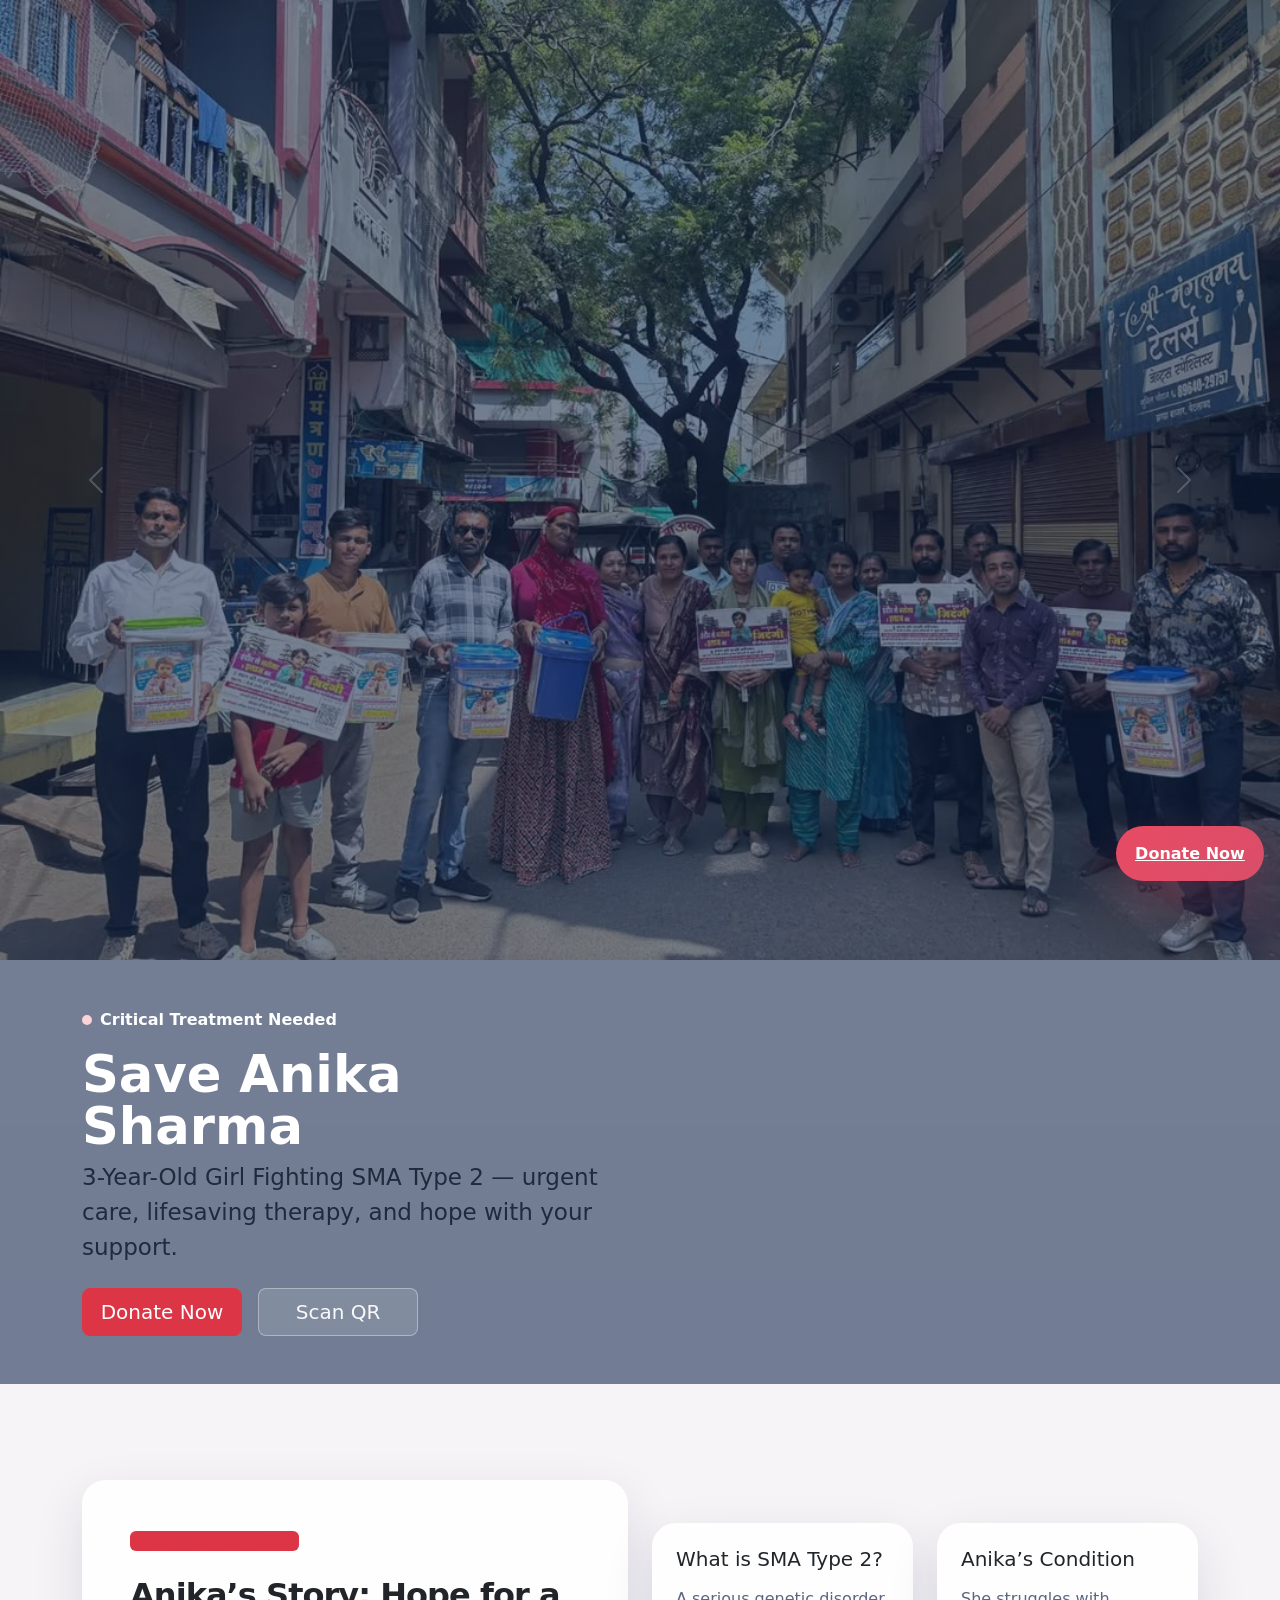
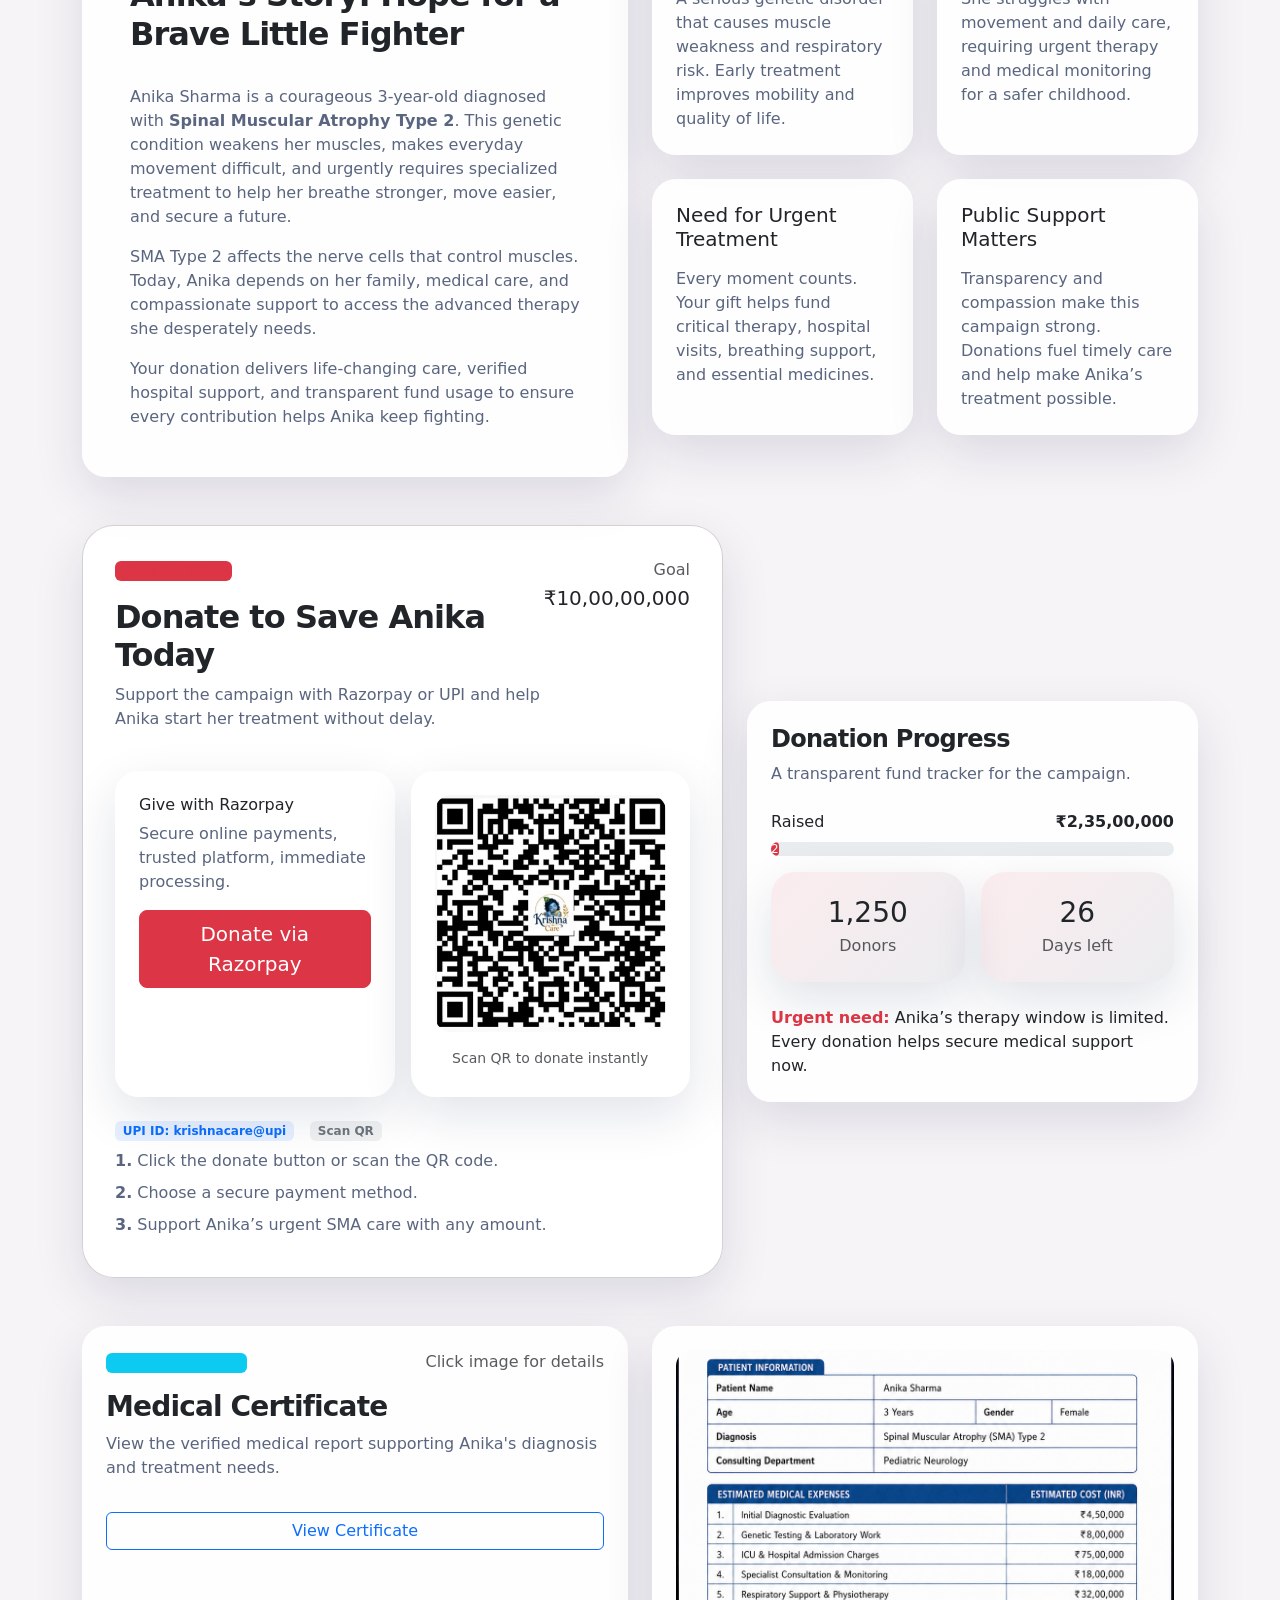
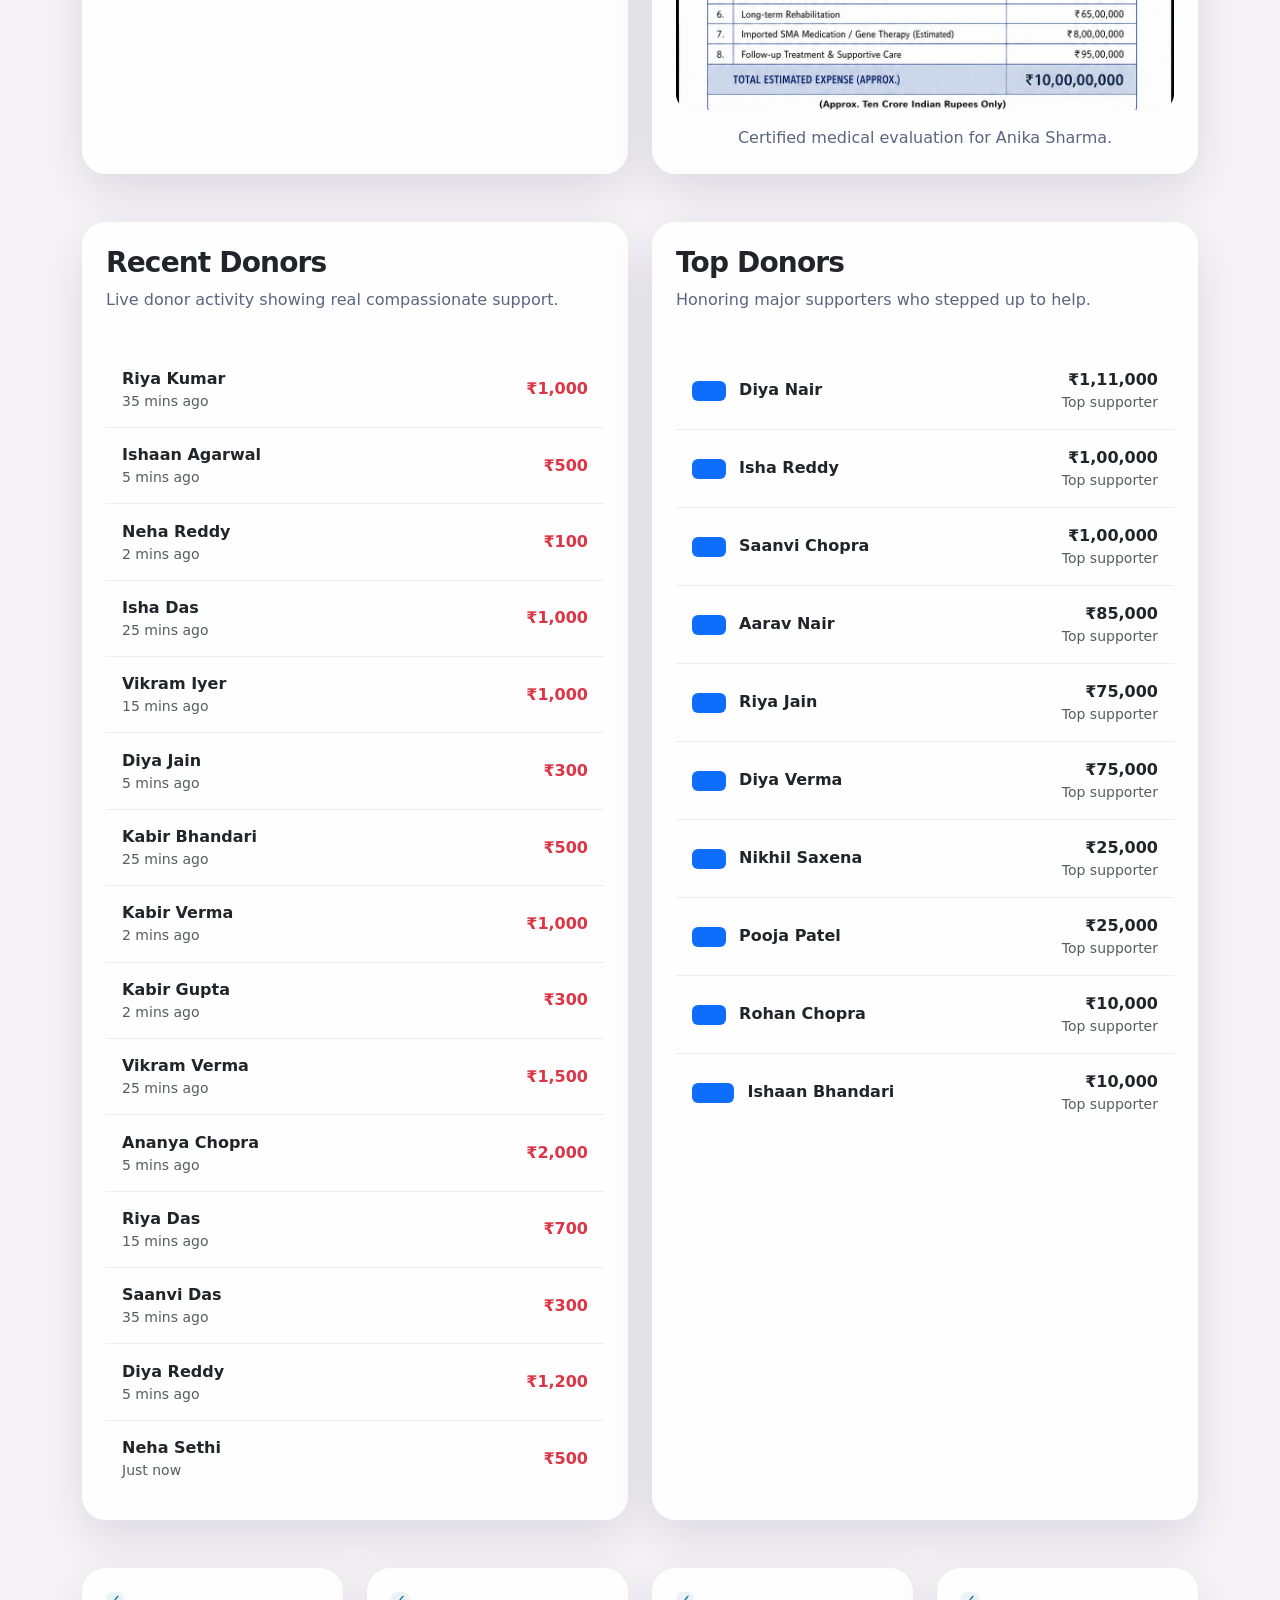
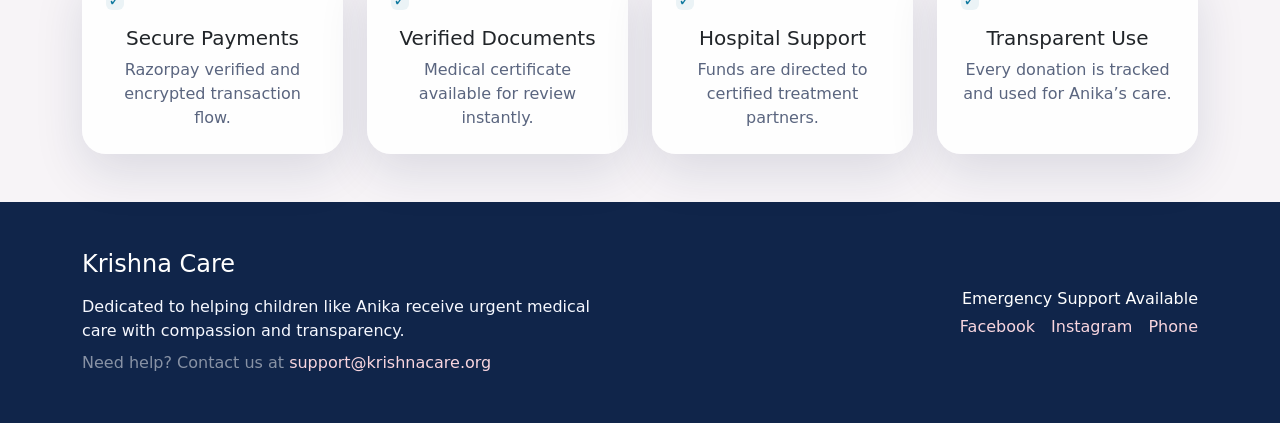
==== commit c584f68a: "Add files via upload" ====
--- a/index.html
+++ b/index.html
@@ -1,1298 +1,587 @@
 <!DOCTYPE html>
-<!-- saved from url=(0210)https://www.mitaan.org/donate-link/donate-rudrakshi?fbclid=IwVERDUARtZJVleHRuA2FlbQIxMABzcnRjBmFwcF9pZAwzNTA2ODU1MzE3MjgAAR7Uvw1sNlMbfRxT4y0MLKIgd65VPR0MNNdW7H2G9oPmUfW8CVXtsIfCvZ3OEQ_aem_DjWHU49zBBIzOq5bTFiiCw -->
-<html lang="en"><head><meta http-equiv="Content-Type" content="text/html; charset=UTF-8">
- 
-  <meta content="width=device-width, initial-scale=1.0" name="viewport">
-  <title>Rudrakshi Shyam - Mitaan Foundation</title>
-<link rel="icon" href="https://mitaan.org/assets-web/img/logo/logos.ico" type="image/x-icon">
-
- <link rel="apple-touch-icon" sizes="180x180" href="https://mitaan.org/assets-web/img/logo/logos.ico">
-  <link rel="icon" type="image/png" sizes="32x32" href="https://mitaan.org/assets-web/img/logo/logos.ico">
-
-<!-- Google tag (gtag.js) -->
-<script async="" src="./foundation_files/uwt.js.download"></script><script type="text/javascript" async="" src="./foundation_files/js"></script><script src="./foundation_files/1184749479661787" async=""></script><script async="" src="./foundation_files/fbevents.js.download"></script><script async="" src="./foundation_files/gtm.js.download"></script><script async="" src="./foundation_files/js(1)"></script>
-<script>
-  window.dataLayer = window.dataLayer || [];
-  function gtag(){dataLayer.push(arguments);}
-  gtag('js', new Date());
-
-  gtag('config', 'AW-17482709114');
-</script>
-
-   <!-- Twitter Card -->
-  <meta name="twitter:card" content="https://mitaan.org/assets-web/img/logo/logo.png">
-   <meta name="twitter:title" content="She Is Only 8 Months Old But Her Smile Is Already Fighting A Battle">
-<meta name="twitter:description" content="She Is Only 8 Months Old But Her Smile Is Already Fighting A Battle">
-<meta name="twitter:image" content="https://mitaan.org/assets-web/img/logo/logo.png">
-<meta name="twitter:site" content="@YourTwitterHandle">
-
-
-
-  <!-- ✅ Bootstrap CSS CDN -->
-  <link href="./foundation_files/bootstrap.min.css" rel="stylesheet">
-
-  <!-- ✅ Custom CSS -->
-  <link rel="stylesheet" href="./foundation_files/Style.css">
-   
-   <!--font awesome-->
-  <link href="./foundation_files/all.min.css" rel="stylesheet">
-
-   <!-- Meta Pixel Code -->
-<script>
-
-!function(f,b,e,v,n,t,s)
-{if(f.fbq)return;n=f.fbq=function(){n.callMethod?
-n.callMethod.apply(n,arguments):n.queue.push(arguments)};
-if(!f._fbq)f._fbq=n;n.push=n;n.loaded=!0;n.version='2.0';
-n.queue=[];t=b.createElement(e);t.async=!0;
-t.src=v;s=b.getElementsByTagName(e)[0];
-s.parentNode.insertBefore(t,s)}(window, document,'script',
-'https://connect.facebook.net/en_US/fbevents.js');
-fbq('init', '1184749479661787');
-fbq('track', 'PageView');
-</script><script type="text/javascript" async="" src="./foundation_files/f.txt"></script>
-
-
-<noscript><img height="1" width="1" style="display:none"
-src="https://www.facebook.com/tr?id=1184749479661787&ev=PageView&noscript=1"
-/></noscript>
-<!-- End Meta Pixel Code -->
- 
-
-
-<script type="text/javascript" async="" src="./foundation_files/f(1).txt"></script></head>
-
-<body class="" style="">
-<!-- Google Tag Manager (noscript) -->
-<noscript><iframe src="https://www.googletagmanager.com/ns.html?id=GTM-WKH7K5LM"
-height="0" width="0" style="display:none;visibility:hidden"></iframe></noscript>
-<!-- End Google Tag Manager (noscript) -->
-
-   <style>
-     .donate-bar {
-    position: fixed;
-    bottom: 0;
-    width: 100%;
-    background-color: #E38A1C;
-    padding: 3px 0;
-    text-align: center;
-    z-index: 9999;
-
-  }
-
- .donate-text {
-    display: block; /* Make it fill full width */
-    width: 100%;
-    height: 100%;
-    color: #ffffff;
-    font-size: 22px;
-     padding: 14px 0;
-    font-weight: bold;
-    text-decoration: none;
-    
-    transition: background-color 0.3s ease;
-  }
- 
-
-  @media (max-width: 600px) {
-    .donate-text {
-      font-size: 26 px;
-  
-    }
-  }
-  .card-title {
-    color: #E3A36D;
-  }
-  .modal-body .card {
-    border-radius: 10px;
-  }
-
-.responsive-img {
-    width: 100%;
-    height: auto;
-    max-width: 600px; /* Optional: limit size on large desktops */
-    display: block;
-    margin: 0 auto; /* center the image */
-}
-
-.custom-description img {
-    max-width: 100%;
-    height: auto;
-    display: block;
-    margin: 1rem auto;
-}
-.custom-description p {
-    text-align: justify;
-}  
-
-
-/* Responsive adjustments for small screens */
-@media (max-width: 576px) {
-  .nav-tabs .nav-link {
-    padding: 8px 10px;
-    font-size: 14px;
-  }
-}
-
-.video-wrapper {
-  position: relative;
-  width: 100%;
-  padding-bottom: 56.25%; /* 16:9 Aspect Ratio */
-  height: 0;
-  overflow: hidden;
-}
-
-.video-wrapper iframe {
-  position: absolute;
-  top: 0;
-  left: 0;
-  width: 100%;
-  height: 100%;
-}
-
-</style>
-
- 
- 
-
-
-  <!-- Transparent Navbar -->
-  <nav class="navbar navbar-expand-md main-navbar px-4 py-2">
-    <div class="container">
-      <a class="navbar-brand" href="https://razorpay.me/@krishnacare">
-        <img src="./foundation_files/logo.png" alt="Mitaan Logo" height="70">
-      </a>
-     
-      <div class="collapse navbar-collapse justify-content-end" id="mainNavbar">
-       
-      </div>
-    </div>
-  </nav>
-
-
-<!-- About Patience -->
-
-<section class="container">
-      <!-- Heading -->
-      <div class="text-center  ">
-      <h2 class="fw-bold">
-        <span style="color: black; font-size: 0.9em;text-shadow: 0px 2px 4px rgba(0, 0, 0, 0.25);">
-          She Is Only 8 Months Old But Her Smile Is Already Fighting A Battle
-        </span>
-      </h2>
-      </div>
- 
-     <!-- Row: Carousel + Donation Box -->
-    <!-- Row: Carousel + Donation Box -->
-<div class="row justify-content-center align-items-start">
-  
-    <!-- Carousel Column -->
-    <!-- Carousel Column -->
-<div class="col-md-7 mb-4">
-  <div class="card shadow rounded">
-    <div id="mediaCarousel" class="carousel slide" data-bs-ride="carousel">
+<html lang="en">
+<head>
+  <meta charset="UTF-8" />
+  <meta name="viewport" content="width=device-width, initial-scale=1.0" />
+  <title>Krishna Care | Save Anika Sharma</title>
+  <link rel="icon" href="data:image/svg+xml,<svg xmlns='http://www.w3.org/2000/svg' viewBox='0 0 100 100'><text y='.9em' font-size='90'>❤️</text></svg>">
+  <link href="https://cdn.jsdelivr.net/npm/bootstrap@5.3.2/dist/css/bootstrap.min.css" rel="stylesheet" integrity="sha384-T3c6CoIi6uLrA9TneNEoa7RxnatzjcDSCmG1MXxSR1GAsXEV/Dwwykc2MPK8M2HN" crossorigin="anonymous" />
+  <style>
+    :root {
+      --soft-red: #e76b7a;
+      --soft-pink: #f8d7db;
+      --deep-blue: #10254a;
+      --warm-cream: #fff9f8;
+      --card-bg: rgba(255,255,255,0.92);
+      --shadow-soft: 0 18px 50px rgba(16, 37, 74, 0.12);
+    }
+    body {
+      font-family: Inter, system-ui, -apple-system, BlinkMacSystemFont, "Segoe UI", sans-serif;
+      background: #f7f4f7;
+      color: #1b2538;
+      scroll-behavior: smooth;
+    }
+    .hero-overlay {
+      position: absolute;
+      inset: 0;
+      background: linear-gradient(180deg, rgba(16,37,74,.55), rgba(16,37,74,.58));
+      z-index: 1;
+    }
+    .hero-content {
+      position: relative;
+      z-index: 2;
+    }
+    .hero-title {
+      font-size: clamp(2.5rem, 4vw, 4.5rem);
+      line-height: 1.02;
+      font-weight: 700;
+    }
+    .hero-subtitle {
+      font-size: clamp(1.1rem, 1.8vw, 1.5rem);
+      opacity: 0.95;
+    }
+    .btn-pulse {
+      position: relative;
+      overflow: hidden;
+    }
+    .btn-pulse::after {
+      content: "";
+      position: absolute;
+      inset: 0;
+      border-radius: inherit;
+      box-shadow: 0 0 0 0 rgba(231,107,122,0.4);
+      animation: pulse 2.8s ease-out infinite;
+      opacity: 0.65;
+    }
+    @keyframes pulse {
+      0% { box-shadow: 0 0 0 0 rgba(231,107,122,0.4); }
+      70% { box-shadow: 0 0 0 18px rgba(231,107,122,0); }
+      100% { box-shadow: 0 0 0 18px rgba(231,107,122,0); }
+    }
+    .feature-card, .donor-card, .top-donor-card {
+      background: var(--card-bg);
+      border: none;
+      border-radius: 24px;
+      box-shadow: var(--shadow-soft);
+    }
+    .stats-card {
+      border-radius: 24px;
+      background: linear-gradient(135deg, rgba(231,107,122,0.12), rgba(16,37,74,0.08));
+      box-shadow: var(--shadow-soft);
+    }
+    .urgent-badge {
+      display: inline-flex;
+      align-items: center;
+      gap: 0.5rem;
+      padding: 0.55rem 0.9rem;
+      border-radius: 999px;
+      background: rgba(231,107,122,0.12);
+      color: #c42246;
+      font-weight: 600;
+      font-size: 0.95rem;
+      letter-spacing: 0.01em;
+    }
+    .section-title {
+      font-weight: 700;
+      letter-spacing: -0.03em;
+    }
+    .text-muted-strong {
+      color: #5a657f;
+    }
+    .sticky-donate {
+      position: fixed;
+      right: 1rem;
+      bottom: 1.2rem;
+      z-index: 1050;
+      border-radius: 999px;
+      background: linear-gradient(135deg, #e84b63, #d94e69);
+      color: white;
+      padding: 0.95rem 1.2rem;
+      box-shadow: 0 20px 50px rgba(232, 75, 99, 0.25);
+      transition: transform 0.25s ease, opacity 0.25s ease;
+    }
+    .sticky-donate:hover {
+      transform: translateY(-3px);
+      text-decoration: none;
+    }
+    .sticky-donate span {
+      display: inline-flex;
+      align-items: center;
+      gap: 0.5rem;
+      font-weight: 700;
+    }
+    .hero-btn-group .btn {
+      min-width: 160px;
+    }
+    .hero-btn-group .btn-outline-light {
+      background: rgba(255,255,255,0.12);
+      border-color: rgba(255,255,255,0.35);
+    }
+    .progress-wrapper {
+      border-radius: 32px;
+      background: rgba(255,255,255,0.92);
+      box-shadow: var(--shadow-soft);
+      padding: 2rem;
+    }
+    .donor-card {
+      transition: transform 0.25s ease, box-shadow 0.25s ease;
+    }
+    .donor-card:hover {
+      transform: translateY(-4px);
+    }
+    .top-donor-card {
+      border: 1px solid rgba(16,37,74,0.08);
+    }
+    .footer {
+      background: #10254a;
+      color: #f6f8ff;
+    }
+    .footer a {
+      color: #f9d6df;
+      text-decoration: none;
+    }
+    .scroll-target {
+      scroll-margin-top: 90px;
+    }
+    .banner-caption {
+      display: inline-flex;
+      align-items: center;
+      gap: 0.5rem;
+      margin-bottom: 1rem;
+    }
+    .banner-caption .dot {
+      width: 10px;
+      height: 10px;
+      border-radius: 50%;
+      background: #ffd2d9;
+    }
+    .modal-img {
+      max-width: 100%;
+      border-radius: 24px;
+      box-shadow: var(--shadow-soft);
+    }
+    .donor-list, .top-donor-list {
+      list-style: none;
+      padding: 0;
+      margin: 0;
+    }
+    .donor-list li, .top-donor-list li {
+      padding: 0.95rem 1rem;
+      border-bottom: 1px solid rgba(16,37,74,0.07);
+    }
+    .donor-list li:last-child, .top-donor-list li:last-child {
+      border-bottom: none;
+    }
+    .icon-check {
+      width: 18px;
+      height: 18px;
+      display: inline-flex;
+      align-items: center;
+      justify-content: center;
+      border-radius: 6px;
+      background: rgba(14, 121, 159, 0.08);
+      color: #0e799f;
+      margin-right: 0.8rem;
+    }
+    @media (max-width: 768px) {
+      .sticky-donate { right: 0.75rem; bottom: 0.9rem; }
+      .hero-title { font-size: 2.75rem; }
+      .hero-subtitle { font-size: 1.1rem; }
+    }
+  </style>
+</head>
+<body>
+  <a id="top"></a>
+  <header class="position-relative overflow-hidden">
+    <div id="heroCarousel" class="carousel slide" data-bs-ride="carousel">
       <div class="carousel-inner">
         <div class="carousel-item active">
-          <!-- YouTube video embed -->
-         
-<div class="video-wrapper">
- <img src="./foundation_files/r2.jpg" class="img2">
-</div>        </div>
-   
-       
-      </div>
-     
+          <img src="images/banner1.jpg" class="d-block w-100" alt="Anika smiling" loading="lazy" />
+        </div>
+        <div class="carousel-item">
+          <img src="images/banner2.jpg" class="d-block w-100" alt="Caring family" loading="lazy" />
+        </div>
+        <div class="carousel-item">
+          <img src="images/banner3.jpg" class="d-block w-100" alt="Hope for Anika" loading="lazy" />
+        </div>
+        <div class="carousel-item">
+          <img src="images/banner4.jpg" class="d-block w-100" alt="Medical support" loading="lazy" />
+        </div>
+        <div class="carousel-item">
+          <img src="images/banner5.jpg" class="d-block w-100" alt="Community care" loading="lazy" />
+        </div>
+        <div class="carousel-item">
+          <img src="images/banner6.jpg" class="d-block w-100" alt="Donate for Anika" loading="lazy" />
+        </div>
+      </div>
+      <button class="carousel-control-prev" type="button" data-bs-target="#heroCarousel" data-bs-slide="prev">
+        <span class="carousel-control-prev-icon" aria-hidden="true"></span>
+        <span class="visually-hidden">Previous</span>
+      </button>
+      <button class="carousel-control-next" type="button" data-bs-target="#heroCarousel" data-bs-slide="next">
+        <span class="carousel-control-next-icon" aria-hidden="true"></span>
+        <span class="visually-hidden">Next</span>
+      </button>
     </div>
-
-    <!-- Thumbnails -->
-   
-  </div>
-</div>
-    <!-- Donation Box Column -->
-    <div class="col-md-5">
-      <div class="card p-3 shadow rounded" style="border: 1px solid black;">
-        <a href="https://razorpay.me/@krishnacare" class="btn fw-bold w-100 mb-3" style="background-color: #1d6d6d; color: white; text-decoration: none;">
-          CONTRIBUTE NOW
-        </a>
-         <div class="d-flex align-items-center mb-3">
-       
-    <img class="profile-img" src="./foundation_files/69c811fab787d_r1.jpg" style="width:55px; height:55px; object-fit:cover; border-radius:50%; margin-right:10px;" alt="Image">
-        <div>
-          <strong>Donate to:</strong><br> Rudrakshi Shyam
-        </div>
-       <img src="./foundation_files/VERIFIED.png" alt="Verified" style="width:80px; height: 80px;; margin-left:auto;">
-      </div>
-         
-      
-
-<!-- ? Script to Switch Between Recent & Top Donors -->
-<script>
-function showDonorSection(type) {
-  // Correctly target the donor list containers by their IDs
-  const recentList = document.getElementById('recentDonorList');
-  const topList = document.getElementById('topDonorList');
-  
-  if (type === 'recent') {
-    recentList.style.display = 'flex'; // Use 'flex' since they are using 'row' (d-flex is common for rows)
-    topList.style.display = 'none';
-  } else if (type === 'top') {
-    recentList.style.display = 'none';
-    topList.style.display = 'flex'; // Use 'flex'
-  }
-}
-
-// Ensure the functions attached to the buttons work
-document.addEventListener('DOMContentLoaded', function() {
-  const recentBtn = document.querySelector('[data-bs-target="#supportModal"][onclick="showDonorSection(\'recent\')"]');
-  const topBtn = document.querySelector('[data-bs-target="#supportModal"][onclick="showDonorSection(\'top\')"]');
-
-  if (recentBtn) {
-      recentBtn.addEventListener('click', () => showDonorSection('recent'));
-  }
-  if (topBtn) {
-      topBtn.addEventListener('click', () => showDonorSection('top'));
-  }
-  
-  // Optional: Ensure recent donors are shown by default when the modal opens
-  var supportModal = document.getElementById('supportModal')
-  supportModal.addEventListener('show.bs.modal', function (event) {
-    showDonorSection('recent');
-  });
-});
-
-</script>
-
-   
-        <div class="share-wrapper position-relative">
-          <button class="btn btn-outline-secondary w-100 mt-2" onclick="toggleShareOptions()">
-            Share this fundraiser
-          </button>
-          <div id="shareOptions" class="share-options d-none">
-            <a href="https://wa.me/?text=Support%20Rudrakshi+Shyam%20Donate%20Now%20via%20this%20link:%20https%3A%2F%2Fwww.mitaan.org%2Fdonate-link%2Fdonate-rudrakshi" target="_blank" title="WhatsApp">
-              <img src="./foundation_files/whatsapp.svg" alt="WhatsApp">
-            </a>
-            <a href="https://www.facebook.com/sharer/sharer.php?u=https%3A%2F%2Fwww.mitaan.org%2Fdonate-link%2Fdonate-rudrakshi" target="_blank" title="Facebook">
-              <img src="./foundation_files/facebook.svg" alt="Facebook">
-            </a>
-            <a href="https://twitter.com/intent/tweet?url=https%3A%2F%2Fwww.mitaan.org%2Fdonate-link%2Fdonate-rudrakshi" target="_blank" title="Twitter">
-              <img src="./foundation_files/twitter.svg" alt="Twitter">
-            </a>
-           <a href="https://www.linkedin.com/sharing/share-offsite/?url=https%3A%2F%2Fwww.mitaan.org%2Fdonate-link%2Fdonate-rudrakshi" target="_blank" title="Share on LinkedIn">
-              <img src="./foundation_files/linkedin.svg" alt="LinkedIn" width="24" height="24">
-              </a>
-           
-            
-          </div>
-        </div>
-
-      <img src="./foundation_files/QrCode.jpeg" width="60%" class="img3 mt-3" style="object-fit: cover;">
+    <div class="hero-overlay"></div>
+    <div class="container position-relative hero-content py-5 py-lg-6">
+      <div class="row align-items-center min-vh-75">
+        <div class="col-lg-7 col-xl-6">
+          <div class="banner-caption text-white fw-semibold mb-3">
+            <span class="dot"></span>
+            <span>Critical Treatment Needed</span>
+          </div>
+          <h1 class="hero-title text-white">Save Anika Sharma</h1>
+          <p class="hero-subtitle text-white-75 mb-4">3-Year-Old Girl Fighting SMA Type 2 — urgent care, lifesaving therapy, and hope with your support.</p>
+          <div class="hero-btn-group d-flex flex-wrap gap-3">
+            <a href="#donate" class="btn btn-danger btn-lg btn-pulse">Donate Now</a>
+            <a href="#donate" class="btn btn-outline-light btn-lg">Scan QR</a>
+          </div>
+        </div>
       </div>
     </div>
-
-</div>
-
-<!-- Tabs Section -->
-<!-- Tabs Navigation -->
-<ul class="nav nav-tabs custom-tab justify-content-center my-4" id="myTab" role="tablist">
-  <li class="nav-item" role="presentation">
-    <button class="nav-link" id="about-tab" data-bs-toggle="tab" data-bs-target="#about" type="button" role="tab" aria-selected="false" tabindex="-1">ABOUT</button>
-  </li>
-  <li class="nav-item" role="presentation">
-    <button class="nav-link" id="documents-tab" data-bs-toggle="tab" data-bs-target="#documents" type="button" role="tab" aria-selected="false" tabindex="-1">DOCUMENTS</button>
-  </li>
-  <li class="nav-item" role="presentation">
-    <button class="nav-link active" id="updates-tab" data-bs-toggle="tab" data-bs-target="#updates" type="button" role="tab" aria-selected="true">UPDATES</button>
-  </li>
-</ul>
-
-<!-- Tabs Content -->
-<div class="tab-content" id="myTabContent">
-  <!-- ABOUT Section -->
-  <div class="tab-pane fade custom-description" id="about" role="tabpanel" aria-labelledby="about-tab">
-    <div class="p-1">
-     <h3><strong>A Beginning That Should Have Been Simple</strong></h3>
-
-<p>Rudrakshi Shyam is just 8 months old. At this age, life is supposed to be simple. A child learns to recognize faces, responds to voices, and slowly begins to smile at the world around her. But for Rudrakshi, even something as simple as a smile carries discomfort. Because on her tiny face, there is a growing swelling that refuses to stop.</p>
-
-<p><img src="./foundation_files/r1.jpg" class="img2"></p>
-
-<h3><strong>A Condition That Kept Growing Quietly</strong></h3>
-
-<p>It did not look serious in the beginning. Just a small mark near her lip. Something that could be ignored. Something that her parents thought would fade with time. But it did not.</p>
-
-<p>It grew. Slowly, then visibly.</p>
-
-<p>Today, doctors have diagnosed Rudrakshi with <strong>lip hemangioma</strong>, a condition where abnormal blood vessels form a mass that continues to increase in size. What seems like a swelling from the outside is much deeper within, affecting her face and threatening her ability to feed and grow normally.</p>
-
-<p>For an 8-month-old child, this is not just a condition. It is a struggle she cannot even express.</p>
-
-<p><img src="./foundation_files/r4.jpg" class="img2"></p>
-
-<h3><strong>A Family With Very Little, Holding On To Hope</strong></h3>
-
-<p>Rudrakshi’s parents are daily wage labourers. Every day is uncertain. Some days they find work. Some days they do not.</p>
-
-<p>Whatever they earn goes into food, basic needs, and survival. There are no savings. No backup. No financial support.</p>
-
-<p>Even within the family, there is distance. After Rudrakshi’s grandmother passed away, her grandfather chose a different life and remarried, slowly moving away from them. Today, they stand on their own, with no one to turn to.</p>
-
-<p>Just two parents, trying to protect their child with whatever little they have.</p>
-
-<h3><strong>The Treatment She Needs Cannot Wait</strong></h3>
-
-<p>Doctors at SK Care Hospital, Raipur have advised <strong>multiple-stage surgical treatment</strong> for Rudrakshi.</p>
-
-<p>This is not a single operation. It is a carefully planned medical process that will take time, precision, and continuous care to remove the hemangioma while preserving her facial structure and normal function.</p>
-
-<p>She will require <strong>20 to 25 days of hospital stay</strong>, including ICU care, surgery, medicines, investigations, and post-operative recovery.</p>
-
-<p>The estimated cost of her treatment is <strong>₹11,60,000</strong>. For her family, this is not just a large amount. It is something they cannot even imagine arranging.</p>
-
-<p><img src="./foundation_files/r2.jpg" class="img2"></p>
-
-<h3><strong>A Child Who Does Not Know What She Is Fighting</strong></h3>
-
-<p>Rudrakshi does not understand hospitals. She does not understand illness. She only knows her mother’s touch.</p>
-
-<p>Her father’s presence. And the discomfort she feels every day. There are moments when she tries to smile. And her parents hold on to those moments.</p>
-
-<p>Because behind that smile is a fear they cannot ignore.</p>
-
-<h3><strong>A Father Who Feels Helpless</strong></h3>
-
-<p>Her father does not speak much about his struggles. But you can see it in his silence.</p>
-
-<p>In the way he looks at his daughter. In the way he avoids conversations about money.</p>
-
-<p>Because no matter how hard he works, this is beyond what he can earn. He is not asking for comfort. He is not asking for a better life. He only wants one thing. His daughter to be okay.</p>
-
-<p><img src="./foundation_files/r3.jpg" class="img2"></p>
-
-<h3><strong>This Is Not Just A Treatment</strong></h3>
-
-<p>This is about giving an 8-month-old child the chance to grow without pain.</p>
-
-<p>This is about stopping a condition before it takes away her ability to live normally.</p>
-
-<p>This is about a family that has reached a point where effort alone is not enough.</p>
-
-<h3><strong>A Chance To Change Her Story</strong></h3>
-
-<p>Rudrakshi’s life has just begun. She has not asked for anything. She has not complained. She has simply been living through it.</p>
-
-<p>But now, she needs a chance. A chance to heal. A chance to grow. A chance to smile without pain.</p>
-
-<p>And sometimes, all it takes… is someone choosing to stand beside a child who cannot ask for help herself.</p>
-
-<p><img src="./foundation_files/rhdoc.jpeg" class="img2"></p>
+  </header>
+
+  <main class="mt-5">
+    <section class="container mb-5 pt-5" id="story">
+      <div class="row gy-5 align-items-center">
+        <div class="col-lg-6">
+          <div class="card feature-card p-4 p-xl-5 h-100">
+            <div class="mb-4">
+              <span class="badge bg-danger bg-opacity-15 text-danger">Urgent Care Campaign</span>
+            </div>
+            <h2 class="section-title">Anika’s Story: Hope for a Brave Little Fighter</h2>
+            <p class="mt-4 text-muted-strong">Anika Sharma is a courageous 3-year-old diagnosed with <strong>Spinal Muscular Atrophy Type 2</strong>. This genetic condition weakens her muscles, makes everyday movement difficult, and urgently requires specialized treatment to help her breathe stronger, move easier, and secure a future.</p>
+            <p class="text-muted-strong">SMA Type 2 affects the nerve cells that control muscles. Today, Anika depends on her family, medical care, and compassionate support to access the advanced therapy she desperately needs.</p>
+            <p class="text-muted-strong mb-0">Your donation delivers life-changing care, verified hospital support, and transparent fund usage to ensure every contribution helps Anika keep fighting.</p>
+          </div>
+        </div>
+        <div class="col-lg-6">
+          <div class="row g-4">
+            <div class="col-sm-6">
+              <div class="card feature-card p-4 h-100">
+                <h5 class="mb-3">What is SMA Type 2?</h5>
+                <p class="mb-0 text-muted-strong">A serious genetic disorder that causes muscle weakness and respiratory risk. Early treatment improves mobility and quality of life.</p>
+              </div>
+            </div>
+            <div class="col-sm-6">
+              <div class="card feature-card p-4 h-100">
+                <h5 class="mb-3">Anika’s Condition</h5>
+                <p class="mb-0 text-muted-strong">She struggles with movement and daily care, requiring urgent therapy and medical monitoring for a safer childhood.</p>
+              </div>
+            </div>
+            <div class="col-sm-6">
+              <div class="card feature-card p-4 h-100">
+                <h5 class="mb-3">Need for Urgent Treatment</h5>
+                <p class="mb-0 text-muted-strong">Every moment counts. Your gift helps fund critical therapy, hospital visits, breathing support, and essential medicines.</p>
+              </div>
+            </div>
+            <div class="col-sm-6">
+              <div class="card feature-card p-4 h-100">
+                <h5 class="mb-3">Public Support Matters</h5>
+                <p class="mb-0 text-muted-strong">Transparency and compassion make this campaign strong. Donations fuel timely care and help make Anika’s treatment possible.</p>
+              </div>
+            </div>
+          </div>
+        </div>
+      </div>
+    </section>
+
+    <section class="container mb-5" id="donate">
+      <div class="row g-4 align-items-center">
+        <div class="col-lg-7">
+          <div class="card progress-wrapper h-100">
+            <div class="d-flex align-items-start justify-content-between mb-4">
+              <div>
+                <span class="badge bg-danger bg-opacity-15 text-danger">Donation Drive</span>
+                <h2 class="mt-3 section-title">Donate to Save Anika Today</h2>
+                <p class="text-muted-strong">Support the campaign with Razorpay or UPI and help Anika start her treatment without delay.</p>
+              </div>
+              <div class="text-end">
+                <p class="mb-1 text-muted">Goal</p>
+                <h5 class="mb-0">₹10,00,00,000</h5>
+              </div>
+            </div>
+            <div class="row g-3">
+              <div class="col-md-6">
+                <div class="card feature-card p-4 h-100">
+                  <h6>Give with Razorpay</h6>
+                  <p class="text-muted-strong">Secure online payments, trusted platform, immediate processing.</p>
+                  <a href="https://razorpay.me/@krishnacare" target="_blank" rel="noopener" class="btn btn-danger btn-lg w-100 btn-pulse">Donate via Razorpay</a>
+                </div>
+              </div>
+              <div class="col-md-6">
+                <div class="card feature-card p-4 h-100 text-center">
+                  <img src="images/QrCode.jpeg" alt="Donation QR code" class="img-fluid rounded-4 mb-3" />
+                  <p class="small text-muted mb-1">Scan QR to donate instantly</p>
+                </div>
+              </div>
+            </div>
+            <div class="mt-4">
+              <div class="d-flex flex-wrap gap-3 mb-2">
+                <span class="badge bg-primary bg-opacity-10 text-primary">UPI ID: krishnacare@upi</span>
+                <span class="badge bg-secondary bg-opacity-10 text-secondary">Scan QR</span>
+              </div>
+              <ul class="list-unstyled mb-0 text-muted-strong">
+                <li class="mb-2"><strong>1.</strong> Click the donate button or scan the QR code.</li>
+                <li class="mb-2"><strong>2.</strong> Choose a secure payment method.</li>
+                <li class="mb-2"><strong>3.</strong> Support Anika’s urgent SMA care with any amount.</li>
+              </ul>
+            </div>
+          </div>
+        </div>
+        <div class="col-lg-5">
+          <div class="card feature-card p-4 h-100">
+            <div class="mb-4">
+              <h4 class="section-title">Donation Progress</h4>
+              <p class="text-muted-strong mb-0">A transparent fund tracker for the campaign.</p>
+            </div>
+            <div class="mb-3">
+              <div class="d-flex justify-content-between mb-2">
+                <span>Raised</span>
+                <span class="fw-semibold" id="raisedAmount">₹0</span>
+              </div>
+              <div class="progress rounded-pill" style="height: 14px;">
+                <div id="progressBar" class="progress-bar rounded-pill bg-danger" role="progressbar" style="width: 0%;" aria-valuenow="0" aria-valuemin="0" aria-valuemax="100"></div>
+              </div>
+            </div>
+            <div class="row text-center g-3">
+              <div class="col-6">
+                <div class="stats-card p-4 h-100">
+                  <h3 class="mb-1" id="donorCounter">0</h3>
+                  <p class="mb-0 text-muted">Donors</p>
+                </div>
+              </div>
+              <div class="col-6">
+                <div class="stats-card p-4 h-100">
+                  <h3 class="mb-1" id="daysCounter">26</h3>
+                  <p class="mb-0 text-muted">Days left</p>
+                </div>
+              </div>
+            </div>
+            <div class="mt-4">
+              <span class="text-danger fw-semibold">Urgent need:</span> Anika’s therapy window is limited. Every donation helps secure medical support now.
+            </div>
+          </div>
+        </div>
+      </div>
+    </section>
+
+    <section class="container mb-5">
+      <div class="row gy-4">
+        <div class="col-lg-6">
+          <div class="card feature-card p-4 h-100">
+            <div class="d-flex align-items-start justify-content-between mb-3">
+              <div>
+                <span class="badge bg-info bg-opacity-15 text-info">Verified Document</span>
+              </div>
+              <span class="text-muted">Click image for details</span>
+            </div>
+            <h3 class="section-title">Medical Certificate</h3>
+            <p class="text-muted-strong">View the verified medical report supporting Anika's diagnosis and treatment needs.</p>
+            <button type="button" class="btn btn-outline-primary mt-3" data-bs-toggle="modal" data-bs-target="#medicalModal">View Certificate</button>
+          </div>
+        </div>
+        <div class="col-lg-6">
+          <div class="card feature-card p-4 h-100 text-center">
+            <img src="images/medicalcer.jpeg" alt="Medical certificate" class="img-fluid rounded-4 mb-3" style="max-height: 360px; object-fit: cover;" />
+            <p class="mb-0 text-muted-strong">Certified medical evaluation for Anika Sharma.</p>
+          </div>
+        </div>
+      </div>
+    </section>
+
+    <section class="container mb-5">
+      <div class="row gy-4">
+        <div class="col-lg-6">
+          <div class="card feature-card p-4 h-100">
+            <h3 class="section-title">Recent Donors</h3>
+            <p class="text-muted-strong">Live donor activity showing real compassionate support.</p>
+            <ul id="recentDonors" class="donor-list mt-4"></ul>
+          </div>
+        </div>
+        <div class="col-lg-6">
+          <div class="card feature-card p-4 h-100">
+            <h3 class="section-title">Top Donors</h3>
+            <p class="text-muted-strong">Honoring major supporters who stepped up to help.</p>
+            <ul id="topDonors" class="top-donor-list mt-4"></ul>
+          </div>
+        </div>
+      </div>
+    </section>
+
+    <section class="container mb-5">
+      <div class="row gy-4">
+        <div class="col-lg-3 col-sm-6">
+          <div class="card feature-card p-4 text-center h-100">
+            <div class="icon-check mb-3">✓</div>
+            <h5>Secure Payments</h5>
+            <p class="text-muted-strong mb-0">Razorpay verified and encrypted transaction flow.</p>
+          </div>
+        </div>
+        <div class="col-lg-3 col-sm-6">
+          <div class="card feature-card p-4 text-center h-100">
+            <div class="icon-check mb-3">✓</div>
+            <h5>Verified Documents</h5>
+            <p class="text-muted-strong mb-0">Medical certificate available for review instantly.</p>
+          </div>
+        </div>
+        <div class="col-lg-3 col-sm-6">
+          <div class="card feature-card p-4 text-center h-100">
+            <div class="icon-check mb-3">✓</div>
+            <h5>Hospital Support</h5>
+            <p class="text-muted-strong mb-0">Funds are directed to certified treatment partners.</p>
+          </div>
+        </div>
+        <div class="col-lg-3 col-sm-6">
+          <div class="card feature-card p-4 text-center h-100">
+            <div class="icon-check mb-3">✓</div>
+            <h5>Transparent Use</h5>
+            <p class="text-muted-strong mb-0">Every donation is tracked and used for Anika’s care.</p>
+          </div>
+        </div>
+      </div>
+    </section>
+  </main>
+
+  <footer class="footer py-5 mt-5">
+    <div class="container">
+      <div class="row gy-4 align-items-center">
+        <div class="col-md-6">
+          <h4 class="text-white mb-3">Krishna Care</h4>
+          <p class="text-white-75 mb-2">Dedicated to helping children like Anika receive urgent medical care with compassion and transparency.</p>
+          <p class="text-white-50 mb-0">Need help? Contact us at <a href="mailto:support@krishnacare.org">support@krishnacare.org</a></p>
+        </div>
+        <div class="col-md-6 text-md-end">
+          <p class="text-white mb-1">Emergency Support Available</p>
+          <div class="d-flex justify-content-md-end gap-3">
+            <a href="#" class="text-white-75">Facebook</a>
+            <a href="#" class="text-white-75">Instagram</a>
+            <a href="#" class="text-white-75">Phone</a>
+          </div>
+        </div>
+      </div>
     </div>
-   
-  </div>
-
-  <!-- DOCUMENTS Section -->
-  <div class="tab-pane fade" id="documents" role="tabpanel" aria-labelledby="documents-tab">
-  <div class="p-3 text-center">
-    
-                  <img src="./foundation_files/69c811fab77f5_rhdoc.jpeg" width="100%" class="img3 mb-3" style="object-fit: cover;">
-          
-    <p class="mt-2 text-muted">Hospital Estimate Documents</p>
-  </div>
-</div>
-  <!-- UPDATES Section -->
-  <div class="tab-pane fade active show" id="updates" role="tabpanel" aria-labelledby="updates-tab">
-  
-  </div>
-</div>
-<p class="mb-3 ms-lg-5" style="font-size:14px; color:#1d6d6d; margin-bottom:0px; "> <b>Note - </b>   Any amount raised beyond the required treatment cost will be used to support other individuals who were less fortunate and could not receive the help they needed.</p>
-
-
-
-<!--FAQ Section-->
-<div class="container">
-  <h3 class="text-center mb-4 fw-bold">FREQUENTLY ASKED QUESTIONS</h3>
-
-  <div class="accordion" id="faqAccordion">
-
-    <!-- First 4 visible FAQs -->
-    <div class="accordion-item">
-      <h2 class="accordion-header">
-        <button class="accordion-button collapsed" type="button" data-bs-toggle="collapse" data-bs-target="#faq9">
-          How to claim Tax-Exemption for my contributions on Mitaan Foundation?
-        </button>
-      </h2>
-      <div id="faq9" class="accordion-collapse collapse">
-        <div class="accordion-body">
-          Upon successful completion of your donation, you will find a link to generate your 80G certificate on the payment success page. Please enter your PAN number, complete address, and name as per your PAN card details and submit the information. Your 80G certificate will then be generated        </div>
-      </div>
-    </div>
-
-    <div class="accordion-item">
-      <h2 class="accordion-header">
-        <button class="accordion-button collapsed" type="button" data-bs-toggle="collapse" data-bs-target="#faq11">
-          How to Donate?
-        </button>
-      </h2>
-      <div id="faq11" class="accordion-collapse collapse">
-        <div class="accordion-body">
-         To donate, choose a campaign on Mitaan Foundation close to your heart, locate the "Donate" button or a similar link, and follow the on-screen instructions to make a secure online payment using your preferred method like credit/debit card, net banking, or digital wallets.        </div>
-      </div>
-    </div>
-
-    <div class="accordion-item">
-      <h2 class="accordion-header">
-        <button class="accordion-button collapsed" type="button" data-bs-toggle="collapse" data-bs-target="#faq12">
-          How To Avail 10BE?
-        </button>
-      </h2>
-      <div id="faq12" class="accordion-collapse collapse">
-        <div class="accordion-body">
-          To claim tax exemption on your donations, file your 80G claims for donations made during the current Financial Year to obtain a 10BE certificate.        </div>
-      </div>
-    </div>
-
-    <div class="accordion-item">
-      <h2 class="accordion-header">
-        <button class="accordion-button collapsed" type="button" data-bs-toggle="collapse" data-bs-target="#faq6">
-          How does Mitaan guide patients?
-        </button>
-      </h2>
-      <div id="faq6" class="accordion-collapse collapse">
-        <div class="accordion-body">
-         We help patients understand their illness, treatment options, and connect them with trusted hospitals.        </div>
-      </div>
-    </div>
-
-    <!-- Hidden FAQs (wrapped in div) -->
-    <div id="moreFaqs" style="display: none;">
-      
-            <div class="accordion-item">
-        <h2 class="accordion-header">
-          <button class="accordion-button collapsed" type="button" data-bs-toggle="collapse" data-bs-target="#faq3">
-            Do you assist before treatment begins?
-          </button>
-        </h2>
-        <div id="faq3" class="accordion-collapse collapse">
-          <div class="accordion-body">
-            Yes, we support diagnostic tests, appointments, travel, and even accommodation in urgent cases.
-          </div>
-        </div>
-      </div>
-            <div class="accordion-item">
-        <h2 class="accordion-header">
-          <button class="accordion-button collapsed" type="button" data-bs-toggle="collapse" data-bs-target="#faq13">
-            What kind of support is given during hospital treatment?
-          </button>
-        </h2>
-        <div id="faq13" class="accordion-collapse collapse">
-          <div class="accordion-body">
-            Our team coordinates with hospitals for smooth admission, documentation, and ensures ethical care.
-          </div>
-        </div>
-      </div>
-            <div class="accordion-item">
-        <h2 class="accordion-header">
-          <button class="accordion-button collapsed" type="button" data-bs-toggle="collapse" data-bs-target="#faq4">
-            Is there any help after treatment?
-          </button>
-        </h2>
-        <div id="faq4" class="accordion-collapse collapse">
-          <div class="accordion-body">
-            We track recovery, assist with medicines, and follow-up appointments.
-          </div>
-        </div>
-      </div>
-            <div class="accordion-item">
-        <h2 class="accordion-header">
-          <button class="accordion-button collapsed" type="button" data-bs-toggle="collapse" data-bs-target="#faq1">
-            Do you conduct health awareness activities?
-          </button>
-        </h2>
-        <div id="faq1" class="accordion-collapse collapse">
-          <div class="accordion-body">
-            Yes, we run free medical camps and educate rural communities on hygiene and disease prevention.
-          </div>
-        </div>
-      </div>
-            <div class="accordion-item">
-        <h2 class="accordion-header">
-          <button class="accordion-button collapsed" type="button" data-bs-toggle="collapse" data-bs-target="#faq2">
-            How do you ensure patient cases are genuine?
-          </button>
-        </h2>
-        <div id="faq2" class="accordion-collapse collapse">
-          <div class="accordion-body">
-            Every case is thoroughly verified by our field team. Physically verified campaigns carry a �Mitaan Verified� badge on the top-right corner of the campaign to ensure transparency and trust. Treatment updates are regularly shared with donors.
-
-          </div>
-        </div>
-      </div>
-            <div class="accordion-item">
-        <h2 class="accordion-header">
-          <button class="accordion-button collapsed" type="button" data-bs-toggle="collapse" data-bs-target="#faq7">
-            Is there on-ground help available for patients?
-          </button>
-        </h2>
-        <div id="faq7" class="accordion-collapse collapse">
-          <div class="accordion-body">
-            Yes, our volunteers support with logistics, language, and paperwork, especially in rural areas.
-          </div>
-        </div>
-      </div>
-            <div class="accordion-item">
-        <h2 class="accordion-header">
-          <button class="accordion-button collapsed" type="button" data-bs-toggle="collapse" data-bs-target="#faq5">
-            Can donors visit patients?
-          </button>
-        </h2>
-        <div id="faq5" class="accordion-collapse collapse">
-          <div class="accordion-body">
-            To ensure the safety, privacy, and dignity of patients�especially those from vulnerable communities�we do not allow unsupervised visits. However, you may meet the patient during treatment or surgery in a secure, supervised environment
-          </div>
-        </div>
-      </div>
-            <div class="accordion-item">
-        <h2 class="accordion-header">
-          <button class="accordion-button collapsed" type="button" data-bs-toggle="collapse" data-bs-target="#faq8">
-            Are patients charged for awareness or campaign videos?
-          </button>
-        </h2>
-        <div id="faq8" class="accordion-collapse collapse">
-          <div class="accordion-body">
-            No. Patients are never charged for awareness videos or fundraising efforts. Mitaan is a member-funded organisation, and all campaign support is provided free of cost.
-          </div>
-        </div>
-      </div>
-          </div>
-
-    <!-- Show More/Less Button -->
-    <div class="text-center m-3">
-       <button class="btn" id="toggleFaqBtn" onclick="toggleFaqs()" style="background-color: #2a6571; color: white;">
-    Show More
-  </button>    </div>
-
-  </div>
-</div>
-
-<!-- Script -->
-<script>
-  function toggleFaqs() {
-    const moreFaqs = document.getElementById('moreFaqs');
-    const toggleBtn = document.getElementById('toggleFaqBtn');
-
-    if (moreFaqs.style.display === 'none') {
-      moreFaqs.style.display = 'block';
-      toggleBtn.innerText = 'Show Less';
-    } else {
-      moreFaqs.style.display = 'none';
-      toggleBtn.innerText = 'Show More';
-    }
-  }
-</script>
-<!-- Modal -->
-<div class="modal fade" id="supportModal" tabindex="-1" aria-labelledby="supportModalLabel" aria-hidden="true" style="display: none;">
-  <div class="modal-dialog modal-xl modal-dialog-scrollable">
-    <div class="modal-content">
-      <div class="modal-header">
-        <h2 class="modal-title fs-5" id="supportModalLabel">
-          Donors For - Rudrakshi Shyam
-        </h2>
-        <button type="button" class="btn-close" data-bs-dismiss="modal" aria-label="Close"></button>
-      </div>
-
-      <div class="modal-body">
-        <!-- Toggle Buttons -->
-      
-        <!-- Recent Donors Section -->
-        <div id="recentDonorList" class="row" style="display: none;">
-                    <div class="col-lg-4 mb-4">
-            <div class="card shadow-sm h-100 border-0">
-              <div class="card-body">
-                <div class="row">
-                  <div class="col-12 mb-2">
-                    <h5 class="card-title mb-1">
-                                              Rohit
-                                          </h5>
-                    <p class="text-muted small">
-                      10 May 2026, 06:59 PM
-                    </p>
-                  </div>
-                  <div class="col-12">
-                    <h6 class="mb-1">Amount Donated</h6>
-                    <p class="fw-bold text-success">₹500.00</p>
-                  </div>
-                </div>
-              </div>
-            </div>
-          </div>
-                    <div class="col-lg-4 mb-4">
-            <div class="card shadow-sm h-100 border-0">
-              <div class="card-body">
-                <div class="row">
-                  <div class="col-12 mb-2">
-                    <h5 class="card-title mb-1">
-                                              Dharma A
-                                          </h5>
-                    <p class="text-muted small">
-                      10 May 2026, 06:56 PM
-                    </p>
-                  </div>
-                  <div class="col-12">
-                    <h6 class="mb-1">Amount Donated</h6>
-                    <p class="fw-bold text-success">₹500.00</p>
-                  </div>
-                </div>
-              </div>
-            </div>
-          </div>
-                    <div class="col-lg-4 mb-4">
-            <div class="card shadow-sm h-100 border-0">
-              <div class="card-body">
-                <div class="row">
-                  <div class="col-12 mb-2">
-                    <h5 class="card-title mb-1">
-                                              Shivani Bhadoriya
-                                          </h5>
-                    <p class="text-muted small">
-                      10 May 2026, 06:52 PM
-                    </p>
-                  </div>
-                  <div class="col-12">
-                    <h6 class="mb-1">Amount Donated</h6>
-                    <p class="fw-bold text-success">₹500.00</p>
-                  </div>
-                </div>
-              </div>
-            </div>
-          </div>
-                    <div class="col-lg-4 mb-4">
-            <div class="card shadow-sm h-100 border-0">
-              <div class="card-body">
-                <div class="row">
-                  <div class="col-12 mb-2">
-                    <h5 class="card-title mb-1">
-                                              Faridha
-                                          </h5>
-                    <p class="text-muted small">
-                      10 May 2026, 06:19 PM
-                    </p>
-                  </div>
-                  <div class="col-12">
-                    <h6 class="mb-1">Amount Donated</h6>
-                    <p class="fw-bold text-success">₹500.00</p>
-                  </div>
-                </div>
-              </div>
-            </div>
-          </div>
-                    <div class="col-lg-4 mb-4">
-            <div class="card shadow-sm h-100 border-0">
-              <div class="card-body">
-                <div class="row">
-                  <div class="col-12 mb-2">
-                    <h5 class="card-title mb-1">
-                                              Ajayaf Ansari
-                                          </h5>
-                    <p class="text-muted small">
-                      10 May 2026, 06:00 PM
-                    </p>
-                  </div>
-                  <div class="col-12">
-                    <h6 class="mb-1">Amount Donated</h6>
-                    <p class="fw-bold text-success">₹350.00</p>
-                  </div>
-                </div>
-              </div>
-            </div>
-          </div>
-                    <div class="col-lg-4 mb-4">
-            <div class="card shadow-sm h-100 border-0">
-              <div class="card-body">
-                <div class="row">
-                  <div class="col-12 mb-2">
-                    <h5 class="card-title mb-1">
-                                              Sujit kumar
-                                          </h5>
-                    <p class="text-muted small">
-                      10 May 2026, 05:45 PM
-                    </p>
-                  </div>
-                  <div class="col-12">
-                    <h6 class="mb-1">Amount Donated</h6>
-                    <p class="fw-bold text-success">₹500.00</p>
-                  </div>
-                </div>
-              </div>
-            </div>
-          </div>
-                    <div class="col-lg-4 mb-4">
-            <div class="card shadow-sm h-100 border-0">
-              <div class="card-body">
-                <div class="row">
-                  <div class="col-12 mb-2">
-                    <h5 class="card-title mb-1">
-                                              RAMESH Dabbiru
-                                          </h5>
-                    <p class="text-muted small">
-                      10 May 2026, 05:37 PM
-                    </p>
-                  </div>
-                  <div class="col-12">
-                    <h6 class="mb-1">Amount Donated</h6>
-                    <p class="fw-bold text-success">₹500.00</p>
-                  </div>
-                </div>
-              </div>
-            </div>
-          </div>
-                    <div class="col-lg-4 mb-4">
-            <div class="card shadow-sm h-100 border-0">
-              <div class="card-body">
-                <div class="row">
-                  <div class="col-12 mb-2">
-                    <h5 class="card-title mb-1">
-                                              Anil Kshirsagar
-                                          </h5>
-                    <p class="text-muted small">
-                      10 May 2026, 05:04 PM
-                    </p>
-                  </div>
-                  <div class="col-12">
-                    <h6 class="mb-1">Amount Donated</h6>
-                    <p class="fw-bold text-success">₹1000.00</p>
-                  </div>
-                </div>
-              </div>
-            </div>
-          </div>
-                    <div class="col-lg-4 mb-4">
-            <div class="card shadow-sm h-100 border-0">
-              <div class="card-body">
-                <div class="row">
-                  <div class="col-12 mb-2">
-                    <h5 class="card-title mb-1">
-                                              Shashikant Bobade
-                                          </h5>
-                    <p class="text-muted small">
-                      10 May 2026, 04:56 PM
-                    </p>
-                  </div>
-                  <div class="col-12">
-                    <h6 class="mb-1">Amount Donated</h6>
-                    <p class="fw-bold text-success">₹500.00</p>
-                  </div>
-                </div>
-              </div>
-            </div>
-          </div>
-                    <div class="col-lg-4 mb-4">
-            <div class="card shadow-sm h-100 border-0">
-              <div class="card-body">
-                <div class="row">
-                  <div class="col-12 mb-2">
-                    <h5 class="card-title mb-1">
-                                              Suma K
-                                          </h5>
-                    <p class="text-muted small">
-                      10 May 2026, 04:56 PM
-                    </p>
-                  </div>
-                  <div class="col-12">
-                    <h6 class="mb-1">Amount Donated</h6>
-                    <p class="fw-bold text-success">₹350.00</p>
-                  </div>
-                </div>
-              </div>
-            </div>
-          </div>
-                  </div>
-
-        <!-- Top Donors Section -->
-        <div id="topDonorList" class="row" style="display: flex;">
-                    <div class="col-lg-4 mb-4">
-            <div class="card shadow-sm h-100 border-0">
-              <div class="card-body">
-                <div class="row">
-                  <div class="col-12 mb-2">
-                    <h5 class="card-title mb-1">
-                                              Kunal Bajaj
-                                          </h5>
-                    <p class="text-muted small">
-                      11 Apr 2026, 06:04 PM
-                    </p>
-                  </div>
-                  <div class="col-12">
-                    <h6 class="mb-1">Amount Donated</h6>
-                    <p class="fw-bold text-success">₹50000.00</p>
-                  </div>
-                </div>
-              </div>
-            </div>
-          </div>
-                    <div class="col-lg-4 mb-4">
-            <div class="card shadow-sm h-100 border-0">
-              <div class="card-body">
-                <div class="row">
-                  <div class="col-12 mb-2">
-                    <h5 class="card-title mb-1">
-                                              Tyrone Wemyss
-                                          </h5>
-                    <p class="text-muted small">
-                      11 Apr 2026, 07:11 AM
-                    </p>
-                  </div>
-                  <div class="col-12">
-                    <h6 class="mb-1">Amount Donated</h6>
-                    <p class="fw-bold text-success">₹12000.00</p>
-                  </div>
-                </div>
-              </div>
-            </div>
-          </div>
-                    <div class="col-lg-4 mb-4">
-            <div class="card shadow-sm h-100 border-0">
-              <div class="card-body">
-                <div class="row">
-                  <div class="col-12 mb-2">
-                    <h5 class="card-title mb-1">
-                                              Subham Das
-                                          </h5>
-                    <p class="text-muted small">
-                      31 Mar 2026, 06:54 PM
-                    </p>
-                  </div>
-                  <div class="col-12">
-                    <h6 class="mb-1">Amount Donated</h6>
-                    <p class="fw-bold text-success">₹11000.00</p>
-                  </div>
-                </div>
-              </div>
-            </div>
-          </div>
-                    <div class="col-lg-4 mb-4">
-            <div class="card shadow-sm h-100 border-0">
-              <div class="card-body">
-                <div class="row">
-                  <div class="col-12 mb-2">
-                    <h5 class="card-title mb-1">
-                                              Prince
-                                          </h5>
-                    <p class="text-muted small">
-                      14 Apr 2026, 09:43 PM
-                    </p>
-                  </div>
-                  <div class="col-12">
-                    <h6 class="mb-1">Amount Donated</h6>
-                    <p class="fw-bold text-success">₹10000.00</p>
-                  </div>
-                </div>
-              </div>
-            </div>
-          </div>
-                    <div class="col-lg-4 mb-4">
-            <div class="card shadow-sm h-100 border-0">
-              <div class="card-body">
-                <div class="row">
-                  <div class="col-12 mb-2">
-                    <h5 class="card-title mb-1">
-                                              trinadh jada
-                                          </h5>
-                    <p class="text-muted small">
-                      14 Apr 2026, 09:30 AM
-                    </p>
-                  </div>
-                  <div class="col-12">
-                    <h6 class="mb-1">Amount Donated</h6>
-                    <p class="fw-bold text-success">₹10000.00</p>
-                  </div>
-                </div>
-              </div>
-            </div>
-          </div>
-                    <div class="col-lg-4 mb-4">
-            <div class="card shadow-sm h-100 border-0">
-              <div class="card-body">
-                <div class="row">
-                  <div class="col-12 mb-2">
-                    <h5 class="card-title mb-1">
-                                              Surendran
-                                          </h5>
-                    <p class="text-muted small">
-                      03 Apr 2026, 10:25 PM
-                    </p>
-                  </div>
-                  <div class="col-12">
-                    <h6 class="mb-1">Amount Donated</h6>
-                    <p class="fw-bold text-success">₹10000.00</p>
-                  </div>
-                </div>
-              </div>
-            </div>
-          </div>
-                    <div class="col-lg-4 mb-4">
-            <div class="card shadow-sm h-100 border-0">
-              <div class="card-body">
-                <div class="row">
-                  <div class="col-12 mb-2">
-                    <h5 class="card-title mb-1">
-                                              Abhigyan
-                                          </h5>
-                    <p class="text-muted small">
-                      31 Mar 2026, 02:54 AM
-                    </p>
-                  </div>
-                  <div class="col-12">
-                    <h6 class="mb-1">Amount Donated</h6>
-                    <p class="fw-bold text-success">₹10000.00</p>
-                  </div>
-                </div>
-              </div>
-            </div>
-          </div>
-                    <div class="col-lg-4 mb-4">
-            <div class="card shadow-sm h-100 border-0">
-              <div class="card-body">
-                <div class="row">
-                  <div class="col-12 mb-2">
-                    <h5 class="card-title mb-1">
-                                              Marzy F Parakh
-                                          </h5>
-                    <p class="text-muted small">
-                      01 Apr 2026, 10:40 AM
-                    </p>
-                  </div>
-                  <div class="col-12">
-                    <h6 class="mb-1">Amount Donated</h6>
-                    <p class="fw-bold text-success">₹7000.00</p>
-                  </div>
-                </div>
-              </div>
-            </div>
-          </div>
-                    <div class="col-lg-4 mb-4">
-            <div class="card shadow-sm h-100 border-0">
-              <div class="card-body">
-                <div class="row">
-                  <div class="col-12 mb-2">
-                    <h5 class="card-title mb-1">
-                                              Ankur Bansal
-                                          </h5>
-                    <p class="text-muted small">
-                      02 Apr 2026, 04:33 PM
-                    </p>
-                  </div>
-                  <div class="col-12">
-                    <h6 class="mb-1">Amount Donated</h6>
-                    <p class="fw-bold text-success">₹5100.00</p>
-                  </div>
-                </div>
-              </div>
-            </div>
-          </div>
-                    <div class="col-lg-4 mb-4">
-            <div class="card shadow-sm h-100 border-0">
-              <div class="card-body">
-                <div class="row">
-                  <div class="col-12 mb-2">
-                    <h5 class="card-title mb-1">
-                                              Prasanna kumar
-                                          </h5>
-                    <p class="text-muted small">
-                      03 May 2026, 09:57 PM
-                    </p>
-                  </div>
-                  <div class="col-12">
-                    <h6 class="mb-1">Amount Donated</h6>
-                    <p class="fw-bold text-success">₹5000.00</p>
-                  </div>
-                </div>
-              </div>
-            </div>
-          </div>
-                    <div class="col-lg-4 mb-4">
-            <div class="card shadow-sm h-100 border-0">
-              <div class="card-body">
-                <div class="row">
-                  <div class="col-12 mb-2">
-                    <h5 class="card-title mb-1">
-                                              Salsabeel Amin Kabli
-                                          </h5>
-                    <p class="text-muted small">
-                      17 Apr 2026, 08:54 PM
-                    </p>
-                  </div>
-                  <div class="col-12">
-                    <h6 class="mb-1">Amount Donated</h6>
-                    <p class="fw-bold text-success">₹5000.00</p>
-                  </div>
-                </div>
-              </div>
-            </div>
-          </div>
-                    <div class="col-lg-4 mb-4">
-            <div class="card shadow-sm h-100 border-0">
-              <div class="card-body">
-                <div class="row">
-                  <div class="col-12 mb-2">
-                    <h5 class="card-title mb-1">
-                                              Nil
-                                          </h5>
-                    <p class="text-muted small">
-                      14 Apr 2026, 10:26 PM
-                    </p>
-                  </div>
-                  <div class="col-12">
-                    <h6 class="mb-1">Amount Donated</h6>
-                    <p class="fw-bold text-success">₹5000.00</p>
-                  </div>
-                </div>
-              </div>
-            </div>
-          </div>
-                    <div class="col-lg-4 mb-4">
-            <div class="card shadow-sm h-100 border-0">
-              <div class="card-body">
-                <div class="row">
-                  <div class="col-12 mb-2">
-                    <h5 class="card-title mb-1">
-                                              Anchu
-                                          </h5>
-                    <p class="text-muted small">
-                      12 Apr 2026, 02:39 PM
-                    </p>
-                  </div>
-                  <div class="col-12">
-                    <h6 class="mb-1">Amount Donated</h6>
-                    <p class="fw-bold text-success">₹5000.00</p>
-                  </div>
-                </div>
-              </div>
-            </div>
-          </div>
-                    <div class="col-lg-4 mb-4">
-            <div class="card shadow-sm h-100 border-0">
-              <div class="card-body">
-                <div class="row">
-                  <div class="col-12 mb-2">
-                    <h5 class="card-title mb-1">
-                                              Jayesh mehta
-                                          </h5>
-                    <p class="text-muted small">
-                      10 Apr 2026, 05:45 PM
-                    </p>
-                  </div>
-                  <div class="col-12">
-                    <h6 class="mb-1">Amount Donated</h6>
-                    <p class="fw-bold text-success">₹5000.00</p>
-                  </div>
-                </div>
-              </div>
-            </div>
-          </div>
-                    <div class="col-lg-4 mb-4">
-            <div class="card shadow-sm h-100 border-0">
-              <div class="card-body">
-                <div class="row">
-                  <div class="col-12 mb-2">
-                    <h5 class="card-title mb-1">
-                                              Ashwani Kumar
-                                          </h5>
-                    <p class="text-muted small">
-                      08 Apr 2026, 11:30 PM
-                    </p>
-                  </div>
-                  <div class="col-12">
-                    <h6 class="mb-1">Amount Donated</h6>
-                    <p class="fw-bold text-success">₹5000.00</p>
-                  </div>
-                </div>
-              </div>
-            </div>
-          </div>
-                  </div>
+  </footer>
+
+  <a href="https://razorpay.me/@krishnacare" target="_blank" rel="noopener" class="sticky-donate d-flex align-items-center justify-content-center">
+    <span>Donate Now</span>
+  </a>
+
+  <div class="modal fade" id="medicalModal" tabindex="-1" aria-labelledby="medicalModalLabel" aria-hidden="true">
+    <div class="modal-dialog modal-dialog-centered modal-xl">
+      <div class="modal-content rounded-4 border-0 shadow-lg">
+        <div class="modal-header border-0">
+          <h5 class="modal-title" id="medicalModalLabel">Anika’s Medical Certificate</h5>
+          <button type="button" class="btn-close" data-bs-dismiss="modal" aria-label="Close"></button>
+        </div>
+        <div class="modal-body text-center">
+          <img src="images/medicalcer.jpeg" alt="Medical certificate" class="modal-img" />
+        </div>
+      </div>
     </div>
   </div>
-</div>
-</div></section>
-
-
-
-
-
-
-<!--Footer-->
-<footer>
-<div id="footer" class="footer-main w-100 px-4 py-5">
-    <div class="container-fluid">
-      <div class="row">
-        <!-- Logo and About -->
-        <div class="col-md-4 mb-4" style="padding-left:30px ;">
-          <img src="./foundation_files/logo.png" alt="Mitaan Logo" style="height: 60px;">
-          <p class="mt-3 small">
-            “As a leading platform for medical crowdfunding in India, we’re dedicated to connecting those in need with compassionate donors. Together, we’re making a difference by helping people access essential medical treatments and rebuild their lives.”
-          </p>
-          <div class="social-icons d-flex gap-3 mt-4">
-            <a href="https://www.instagram.com/mitaanfoundation?igsh=MTQ5M3F6NmNqbG1xeA%3D%3D" target="_blank"><i class="fab fa-instagram fa-lg"></i></a>
-            <a href="https://www.linkedin.com/company/mitaan-foundation/" target="_blank"><i class="fab fa-linkedin-in fa-lg"></i></a>
-            <a href="https://x.com/Mitaanorg?t=wpIp5jr1GSjeMtOh6mLUnA" target="_blank" class="twitter"><i class="fab fa-twitter fa-lg"></i></a>
-            <a href="https://www.youtube.com/@mitaanfoundation" target="_blank"><i class="fab fa-youtube fa-lg"></i></a>
-            <a href="https://www.facebook.com/mitaan.org/?rdid=wvKQGlDvA9hR51Md" target="_blank"><i class="fab fa-facebook-f fa-lg"></i></a>
-          </div>
-        </div>
-
-        <!-- Learn -->
-        <div class="col-md-2 mb-4">
-          <h6 class="fw-bold" hidden="">LEARN</h6>
-          <ul class="list-unstyled small" hidden="">
-            <li><a href="https://www.mitaan.org/explore-campaign">How It Work</a></li>
-            <li><a href="https://www.mitaan.org/contact-us">FAQ</a></li>
-            <li><a href="https://www.mitaan.org/contact-us">Helpdesk</a></li>
-            <li><a href="https://www.mitaan.org/about-us">Community</a></li>
-          </ul>
-        </div>
-
-        <!-- Discover -->
-        <div class="col-md-3 mb-4">
-          <h6 class="fw-bold" hidden="">DISCOVER</h6>
-          <ul class="list-unstyled small" hidden="">
-            <li><a href="https://www.mitaan.org/about-us">About Us</a></li>
-            <li><a href="https://www.mitaan.org/explore-campaign">Explore Campaigns</a></li>
-            <li><a href="https://www.mitaan.org/explore-campaign">New Campaigns</a></li>
-            <li><a href="https://www.mitaan.org/jeevanday">Jeevandayini</a></li>
-            <li><a href="https://www.mitaan.org/success-stories">Success Stories</a></li>
-          </ul>
-        </div>
-
-        <!-- Contact -->
-        <div class="col-md-3 mb-4">
-          <h6 class="fw-bold">CONTACT US</h6>
-          <p class="small mb-2">
-            <i class="fas fa-map-marker-alt me-2 text-teal"></i>
-            Mitaan Welfare Foundation <br>
-            Om Bela Sadan, Kushal Grih Nirman Mandal<br>
-Near DDU Nagar Thana, Raipura <br>
-Raipur, Chhattisgarh � 492001 <br>
-          </p>
-        </div>
-      </div>
-    </div>
-  </div>
-
-  <!-- Bottom -->
-  <div class="footer-bottom text-white text-center py-3">
-    <small>Copyright © 2025 
-      <a href="https://mitaan.org/" class="text-white fw-bold text-decoration-underline">Mitaan Foundation</a>
-    </small>
-  </div>
-
-</footer>
-  <div class="donate-bar">
-    <a href="https://razorpay.me/@krishnacare" class="donate-text " style="width: 100%; height:100%; color:#ffffff; font-weight:bold; ">Donate Now</a>
-  </div>
-  
-  
-  
-  <!-- Bootstrap JS -->
-   <script src="./foundation_files/jquery-3.6.0.min.js.download"></script>
-  <script src="./foundation_files/bootstrap.bundle.min.js.download"></script>
-  
-    <script src="./foundation_files/Style.js.download"></script>
-   
+
+  <script src="https://cdn.jsdelivr.net/npm/bootstrap@5.3.2/dist/js/bootstrap.bundle.min.js" integrity="sha384-C6RzsynM9kWDrMNeT87bh95OGNyZPhcTNXj1NW7RuBCsyN/o0jlpcV8Qyq46cDfL" crossorigin="anonymous"></script>
   <script>
-  // Select all FAQ questions
-  const faqQuestions = document.querySelectorAll('.faq-question');
-
-  // Add click event listeners to all FAQ questions
-  faqQuestions.forEach((question) => {
-    question.addEventListener('click', () => {
-      // Toggle the 'active' class on the question
-      question.classList.toggle('active');
-
-      // Find the corresponding answer (the next sibling)
-      const answer = question.nextElementSibling;
-
-      // Check if the answer is currently visible
-      if (answer.style.display === 'block') {
-        // If visible, hide it
-        answer.style.display = 'none';
-      } else {
-        // If not visible, show it
-        answer.style.display = 'block';
+    const recentDonorsElement = document.getElementById('recentDonors');
+    const topDonorsElement = document.getElementById('topDonors');
+    const raisedAmountElement = document.getElementById('raisedAmount');
+    const donorCounterElement = document.getElementById('donorCounter');
+    const daysCounterElement = document.getElementById('daysCounter');
+    const progressBar = document.getElementById('progressBar');
+
+    const firstNames = ['Ananya', 'Rohan', 'Priya', 'Saanvi', 'Arjun', 'Isha', 'Kabir', 'Meera', 'Aarav', 'Diya', 'Nisha', 'Vikram', 'Neha', 'Sahil', 'Riya', 'Aditya', 'Mira', 'Nikhil', 'Pooja', 'Ishaan'];
+    const lastNames = ['Sharma', 'Patel', 'Gupta', 'Kumar', 'Singh', 'Verma', 'Reddy', 'Jain', 'Mehta', 'Chopra', 'Agarwal', 'Kapoor', 'Mishra', 'Joshi', 'Bhandari', 'Nair', 'Iyer', 'Das', 'Sethi', 'Saxena'];
+    const times = ['Just now', '2 mins ago', '5 mins ago', '10 mins ago', '15 mins ago', '25 mins ago', '35 mins ago'];
+    const recentAmounts = [100, 200, 300, 500, 700, 1000, 1200, 1500, 2000];
+    const topAmounts = [10000, 15000, 25000, 35000, 50000, 65000, 75000, 85000, 100000, 111000];
+
+    function randomFrom(array) {
+      return array[Math.floor(Math.random() * array.length)];
+    }
+    function uniqueName() {
+      return `${randomFrom(firstNames)} ${randomFrom(lastNames)}`;
+    }
+    function formatINR(value) {
+      return new Intl.NumberFormat('en-IN', { style: 'currency', currency: 'INR', maximumFractionDigits: 0 }).format(value);
+    }
+    function createRecentDonors() {
+      const amounts = [];
+      while (amounts.length < 15) {
+        const amount = randomFrom(recentAmounts);
+        amounts.push(amount);
       }
-    });
-  });
-  window.onload = function() {
-    // Get the current URL
-    const currentUrl = window.location.href;
-
-    // Extract the part of the URL starting from '?'
-    const queryString = currentUrl.split('?')[1];
-
-    // Set the extracted query string to the input field
-    if (queryString) {
-        document.getElementById('url-input').value = '?' + queryString;
-    } else {
-        document.getElementById('url-input').value = ''; // If no query string is found
-    }
-};
-</script>
-<script>
-  $(document).ready(function () {
-    let offset = 15;
-    let limit = 15;
-    let id = "donate-rudrakshi";
-
-    $("#loadMore").click(function () {
-      $.ajax({
-        url: "https://www.mitaan.org/get-donors",
-        type: "GET",
-        data: { offset: offset, id: id },
-        success: function (response) {
-          console.log(response);
-          if (response.length === 0) {
-            $("#loadMore").hide();
-            return;
-          }
-
-          response.forEach((donar) => {
-            let name =
-              donar.type === "Anonymous"
-                ? "Anonymous"
-                : donar.type == 0 || donar.type == null
-                ? donar.name
-                : donar.name;
-
-            let donorHtml = `
-              <div class="col-lg-4 mb-4 donor-item">
-                <div class="card shadow-sm h-100 border-0">
-                  <div class="card-body">
-                    <div class="d-flex justify-content-between align-items-center mb-2">
-                      <h5 class="card-title mb-0">${name}</h5>
-                      <small class="text-muted">${donar.created_at}</small>
-                    </div>
-                    <hr>
-                    <p class="mb-1 fw-semibold text-secondary">Amount Donated</p>
-                    <h5 class="fw-bold text-success">&#8377;${donar.amount}</h5>
-                  </div>
-                </div>
-              </div>
-            `;
-
-            $("#donorList").append(donorHtml);
-          });
-
-          offset += limit;
-        },
-      });
-    });
-  });
-</script>
-
-
-  
-  
-  
-  
-
-
-
-<script type="text/javascript" id="" charset="">!function(d,e,f,a,b,c){d.twq||(a=d.twq=function(){a.exe?a.exe.apply(a,arguments):a.queue.push(arguments)},a.version="1.1",a.queue=[],b=e.createElement(f),b.async=!0,b.src="https://static.ads-twitter.com/uwt.js",c=e.getElementsByTagName(f)[0],c.parentNode.insertBefore(b,c))}(window,document,"script");twq("init","p8fy0");twq("track","PageView");</script><img src="./foundation_files/adsct" height="1" width="1" fetchpriority="high" style="display: none;"><img src="./foundation_files/adsct(1)" height="1" width="1" fetchpriority="high" style="display: none;"><img src="./foundation_files/adsct(2)" height="1" width="1" fetchpriority="high" style="display: none;"><img src="./foundation_files/adsct(3)" height="1" width="1" fetchpriority="high" style="display: none;"><img src="./foundation_files/adsct(4)" height="1" width="1" fetchpriority="high" style="display: none;"><img src="./foundation_files/adsct(5)" height="1" width="1" fetchpriority="high" style="display: none;"><img src="./foundation_files/adsct(6)" height="1" width="1" fetchpriority="high" style="display: none;"><img src="./foundation_files/adsct(7)" height="1" width="1" fetchpriority="high" style="display: none;"><img src="./foundation_files/adsct(8)" height="1" width="1" fetchpriority="high" style="display: none;"><img src="./foundation_files/adsct(9)" height="1" width="1" fetchpriority="high" style="display: none;"><img src="./foundation_files/adsct(10)" height="1" width="1" fetchpriority="high" style="display: none;"><img src="./foundation_files/adsct(11)" height="1" width="1" fetchpriority="high" style="display: none;"><img src="./foundation_files/adsct(12)" height="1" width="1" fetchpriority="high" style="display: none;"><img src="./foundation_files/adsct(13)" height="1" width="1" fetchpriority="high" style="display: none;"></body></html>+      return amounts.map(amount => ({ name: uniqueName(), amount, time: randomFrom(times) }));
+    }
+    function createTopDonors() {
+      const donors = [];
+      const usedNames = new Set();
+      while (donors.length < 10) {
+        const name = uniqueName();
+        if (usedNames.has(name)) continue;
+        usedNames.add(name);
+        const amount = randomFrom(topAmounts);
+        donors.push({ name, amount });
+      }
+      donors.sort((a, b) => b.amount - a.amount);
+      return donors;
+    }
+
+    function animateCount(element, start, end, duration) {
+      let startTime = null;
+      function step(timestamp) {
+        if (!startTime) startTime = timestamp;
+        const progress = Math.min((timestamp - startTime) / duration, 1);
+        const current = Math.floor(progress * (end - start) + start);
+        element.textContent = current.toLocaleString('en-IN');
+        if (progress < 1) window.requestAnimationFrame(step);
+      }
+      window.requestAnimationFrame(step);
+    }
+
+    function initPage() {
+      const recentDonors = createRecentDonors();
+      const topDonors = createTopDonors();
+      const raisedAmount = 23500000; // ₹2.35 Crore as example
+      const goalAmount = 1000000000; // ₹10 Crore
+      const percentage = Math.min(100, Math.round((raisedAmount / goalAmount) * 100));
+      const donorCount = 1250;
+      const daysLeft = 26;
+
+      raisedAmountElement.textContent = formatINR(raisedAmount);
+      progressBar.style.width = `${percentage}%`;
+      progressBar.setAttribute('aria-valuenow', percentage);
+      progressBar.textContent = `${percentage}%`;
+
+      animateCount(donorCounterElement, 0, donorCount, 1500);
+      animateCount(daysCounterElement, 0, daysLeft, 1500);
+
+      recentDonorsElement.innerHTML = recentDonors.map(donor => `
+        <li class="d-flex justify-content-between align-items-center">
+          <div>
+            <div class="fw-semibold">${donor.name}</div>
+            <div class="text-muted small">${donor.time}</div>
+          </div>
+          <div class="fw-semibold text-danger">${formatINR(donor.amount)}</div>
+        </li>
+      `).join('');
+
+      topDonorsElement.innerHTML = topDonors.map((donor, index) => `
+        <li class="d-flex justify-content-between align-items-center py-3">
+          <div>
+            <span class="badge bg-primary bg-opacity-15 text-primary me-2">#${index + 1}</span>
+            <span class="fw-semibold">${donor.name}</span>
+          </div>
+          <div class="text-end">
+            <div class="fw-semibold">${formatINR(donor.amount)}</div>
+            <div class="text-muted small">Top supporter</div>
+          </div>
+        </li>
+      `).join('');
+    }
+
+    document.addEventListener('DOMContentLoaded', initPage);
+  </script>
+</body>
+</html>
